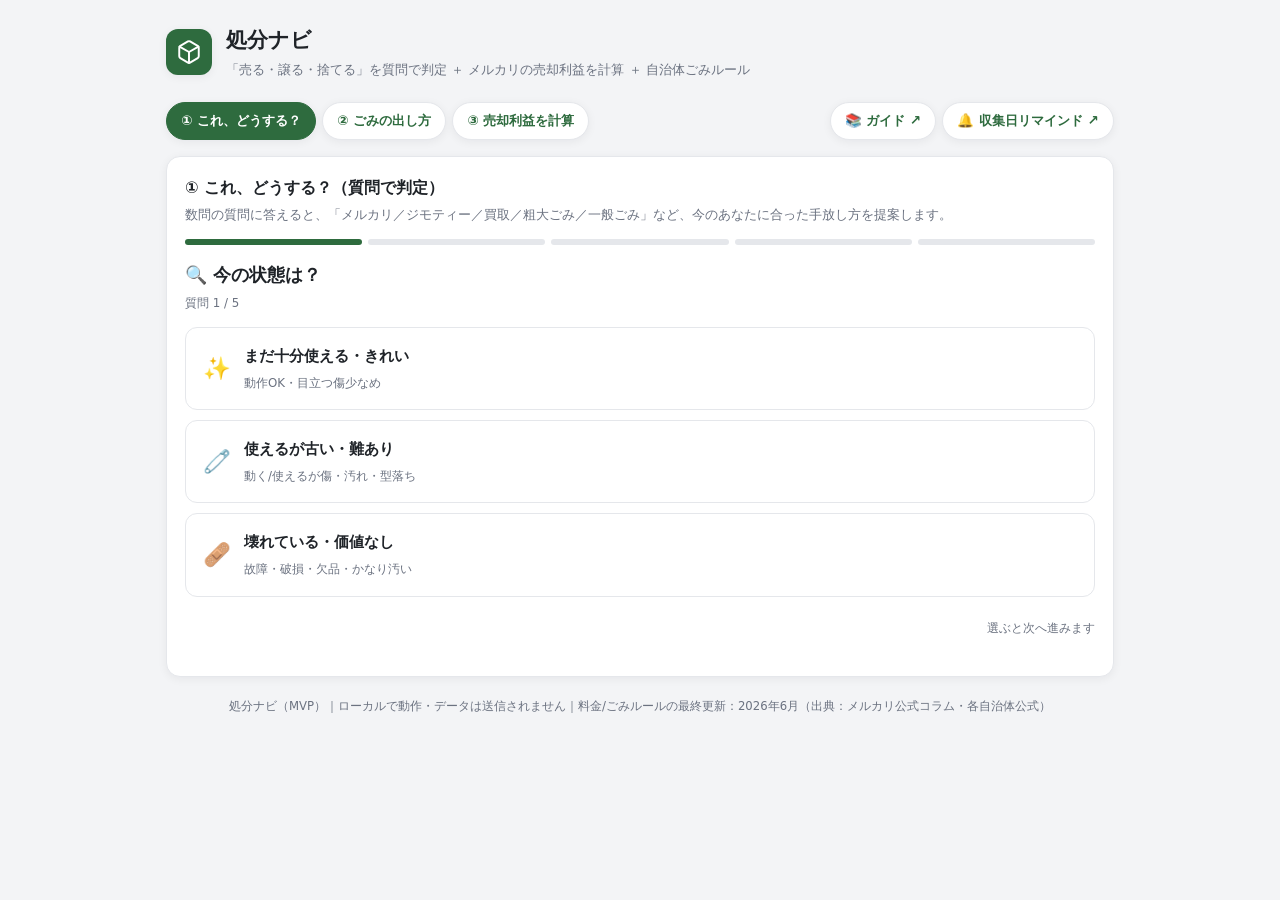
==== index.html @ bff16b2f "データ拡充: 渋谷区(PDF表)を追加し内蔵9区に（真のPDF専用区） - 渋谷区はCSV/XLSX非公開＝PDFのみ。公式「地域別収集日（曜日）一覧表」(表形式)を   pdfjsで座標解析（bui" ====
<!doctype html>
<html lang="ja">
<head>
<meta charset="utf-8">
<meta name="viewport" content="width=device-width, initial-scale=1">
<title>処分ナビ｜売る・譲る・捨てるを質問で判定（メルカリ送料負け＋自治体ごみルール）</title>
<meta name="description" content="フリマ出品前に送料負けを判定し、売る・譲る・捨てるを質問で案内。メルカリ送料計算＋東京23区・政令市20市のごみルール。ローカル動作・データ送信なし。">
<meta name="theme-color" content="#2e6b3e">
<meta property="og:type" content="website">
<meta property="og:title" content="処分ナビ｜売る・譲る・捨てるを質問で判定">
<meta property="og:description" content="メルカリ送料負け計算＋自治体ごみルール。質問に答えるだけで、今のあなたに合った手放し方を提案します。">
<meta property="og:url" content="https://ededdeddyw.github.io/soryo-make-tool/">
<meta property="og:image" content="https://ededdeddyw.github.io/soryo-make-tool/ogp.jpg">
<meta property="og:image:width" content="1200">
<meta property="og:image:height" content="630">
<meta name="twitter:card" content="summary_large_image">
<link rel="canonical" href="https://ededdeddyw.github.io/soryo-make-tool/">
<script type="application/ld+json">{"@context":"https://schema.org","@type":"WebApplication","name":"処分ナビ","url":"https://ededdeddyw.github.io/soryo-make-tool/","applicationCategory":"UtilitiesApplication","operatingSystem":"Web","description":"フリマ出品前に送料負けを判定し、売る・譲る・捨てるを質問で案内。メルカリ送料計算＋東京23区・政令市20市のごみルール。","offers":{"@type":"Offer","price":"0","priceCurrency":"JPY"}}</script>
<link rel="icon" href="data:image/svg+xml,%3Csvg%20xmlns='http://www.w3.org/2000/svg'%20viewBox='0%200%2024%2024'%20fill='none'%20stroke='%232e6b3e'%20stroke-width='2'%20stroke-linecap='round'%20stroke-linejoin='round'%3E%3Cpath%20d='M21%2016V8a2%202%200%200%200-1-1.73l-7-4a2%202%200%200%200-2%200l-7%204A2%202%200%200%200%203%208v8a2%202%200%200%200%201%201.73l7%204a2%202%200%200%200%202%200l7-4A2%202%200%200%200%2021%2016z'/%3E%3Cpath%20d='M3.27%206.96%2012%2012.01l8.73-5.05M12%2022.08V12'/%3E%3C/svg%3E">
<link rel="manifest" href="manifest.json">
<link rel="apple-touch-icon" href="icon-180.png">
<meta name="mobile-web-app-capable" content="yes">
<meta name="apple-mobile-web-app-capable" content="yes">
<meta name="apple-mobile-web-app-status-bar-style" content="default">
<meta name="apple-mobile-web-app-title" content="処分ナビ">
<script>if('serviceWorker' in navigator){addEventListener('load',function(){navigator.serviceWorker.register('sw.js').catch(function(){});});}</script>
<link rel="stylesheet" href="theme.css">
<style>
  /* デザイントークン・base(reset/body/a)は theme.css に集約。以下はこのページ固有のスタイル */
  .wrap{max-width:980px;margin:0 auto;padding:18px 16px 72px}
  header.hero{display:flex;align-items:center;gap:14px;flex-wrap:wrap;margin:6px 0 14px}
  .logo{width:46px;height:46px;border-radius:12px;background:var(--accent);display:grid;place-items:center;flex:0 0 auto;box-shadow:var(--shadow)}
  .logo svg{width:26px;height:26px}
  h1{font-size:1.3rem;margin:0}
  .sub{font-size:.82rem;color:var(--muted);margin:2px 0 0}

  nav.tabs{position:sticky;top:0;z-index:5;display:flex;gap:6px;background:var(--bg);padding:8px 0 10px;margin-bottom:6px;flex-wrap:wrap}
  nav.tabs a,nav.tabs .tab{font-size:.84rem;font-weight:700;text-decoration:none;color:var(--accent);background:#fff;
    border:1px solid var(--line);border-radius:999px;padding:7px 14px;box-shadow:var(--shadow);cursor:pointer;font-family:inherit}
  nav.tabs a:hover,nav.tabs .tab:hover{background:var(--accent-soft)}
  nav.tabs .tab.active{background:var(--accent);color:#fff;border-color:var(--accent)}
  /* 画面（ビュー）切替：1つだけ表示 */
  .view{display:none}
  .view.show{display:block}
  /* ② ごみの出し方フロー */
  .g-size{display:flex;flex-wrap:wrap;gap:7px;margin:4px 0 4px}
  .g-size button{font:inherit;font-size:.86rem;font-weight:700;border:1px solid var(--line);background:#fff;color:var(--ink);border-radius:10px;padding:9px 13px;cursor:pointer;transition:.12s}
  .g-size button:hover{border-color:var(--accent);background:var(--accent-soft)}
  .g-size button.on{background:var(--accent);color:#fff;border-color:var(--accent)}
  .g-verdict{margin-top:14px;border-radius:12px;padding:15px 16px;border:1px solid transparent}
  .g-verdict .vh{font-size:1.06rem;font-weight:800;margin:0 0 4px;display:flex;align-items:center;gap:8px}
  .g-verdict .vb{font-size:.86rem;margin:0}
  .g-ok{background:var(--ok-bg);border-color:#bfe3cd}.g-ok .vh{color:var(--ok)}
  .g-sodai{background:var(--warn-bg);border-color:#ecd9a8}.g-sodai .vh{color:var(--warn)}
  .g-ask{background:var(--blue-bg);border-color:#bcd6ef}.g-ask .vh{color:var(--blue)}
  .g-mats{display:flex;flex-wrap:wrap;gap:8px;margin:4px 0}
  .g-mat{display:flex;align-items:center;gap:9px;text-align:left;width:100%;font:inherit;border:1.5px solid var(--line);background:#fff;border-radius:11px;padding:12px 14px;cursor:pointer;color:var(--ink);transition:.12s}
  .g-mat:hover{border-color:var(--accent);background:var(--accent-soft)}
  .g-mat .em{font-size:1.3rem}
  .g-mat .mt{font-weight:700;font-size:.92rem}
  .g-mat .mh{font-size:.74rem;color:var(--muted)}
  .g-final{margin-top:12px;border:1px solid #bfe3cd;background:var(--ok-bg);border-radius:12px;padding:15px 16px}
  .g-final .ft{font-size:1.02rem;font-weight:800;margin:0 0 6px}
  .g-final ul{margin:6px 0 0;padding-left:18px;font-size:.86rem}
  .g-final li{margin:3px 0}
  .g-danger{background:var(--bad-bg);border-color:#f0c4bd}

  .card{background:var(--card);border:1px solid var(--line);border-radius:var(--radius);padding:18px;box-shadow:var(--shadow);margin-bottom:16px}
  .card h2{font-size:1rem;margin:0 0 4px}
  .card .lead{font-size:.82rem;color:var(--muted);margin:0 0 14px}

  /* wizard */
  .wz-progress{display:flex;gap:6px;margin:0 0 16px}
  .wz-progress i{height:6px;flex:1;border-radius:999px;background:var(--line);transition:.2s}
  .wz-progress i.on{background:var(--accent)}
  .wz-q{font-size:1.12rem;font-weight:800;margin:0 0 4px;display:flex;align-items:center;gap:8px}
  .wz-step{font-size:.74rem;color:var(--muted);margin:0 0 14px}
  .wz-opts{display:grid;gap:10px}
  .wz-opt{display:flex;align-items:center;gap:12px;width:100%;text-align:left;cursor:pointer;
    border:1.5px solid var(--line);background:#fff;border-radius:12px;padding:15px 16px;min-height:58px;font:inherit;color:var(--ink);transition:.15s}
  .wz-opt:hover{border-color:var(--accent);background:var(--accent-soft);transform:translateY(-1px)}
  .wz-opt .em{font-size:1.4rem;flex:0 0 auto;width:30px;text-align:center}
  .wz-opt .ot{font-weight:700;font-size:.96rem}
  .wz-opt .oh{font-size:.74rem;color:var(--muted)}
  .wz-bar{display:flex;justify-content:space-between;align-items:center;margin-top:16px}
  .btn{font:inherit;font-weight:700;cursor:pointer;border-radius:10px;padding:9px 16px;border:1px solid var(--line);background:#fff;color:var(--ink)}
  .btn.ghost{color:var(--muted)}
  .btn.primary{background:var(--accent);color:#fff;border-color:var(--accent)}
  .btn:hover{filter:brightness(.98)}
  .chips{display:flex;flex-wrap:wrap;gap:6px;margin:0 0 14px}
  .chip{font-size:.74rem;background:var(--accent-soft);color:var(--accent);border-radius:999px;padding:3px 10px;font-weight:700}

  /* recommendation */
  .rec-primary{display:flex;gap:14px;border-radius:14px;padding:18px;background:var(--ok-bg);border:1px solid #bfe3cd;margin-bottom:14px}
  .rec-primary .em{font-size:2.2rem;flex:0 0 auto}
  .rec-primary .rt{font-size:1.2rem;font-weight:800;margin:0;color:var(--ok)}
  .rec-primary .rb{font-size:.86rem;margin:3px 0 0}
  .rec-why{margin:8px 0 0;padding:0;list-style:none}
  .rec-why li{font-size:.84rem;padding:3px 0 3px 20px;position:relative}
  .rec-why li::before{content:"✓";position:absolute;left:0;color:var(--ok);font-weight:800}
  .rec-cta{margin-top:12px}
  .rec-others{margin-top:6px}
  .rec-others .ro{display:flex;gap:11px;align-items:flex-start;padding:11px 12px;border:1px solid var(--line);border-radius:11px;margin-top:9px}
  .rec-others .em{font-size:1.5rem;flex:0 0 auto;width:30px;text-align:center}
  .rec-others .rn{font-weight:700;font-size:.92rem}
  .rec-others .rd{font-size:.78rem;color:var(--muted)}
  .rec-others .rk{font-size:.74rem;color:var(--accent);font-weight:700;margin-top:2px}
  .rec-others a{color:var(--accent)}

  .callout{margin-top:12px;background:var(--blue-bg);border:1px solid #bcd6ef;border-radius:11px;padding:12px 14px;font-size:.84rem}
  .callout b{color:var(--blue)}

  /* gov module */
  label{display:block;font-size:.82rem;color:var(--muted);margin:12px 0 4px;font-weight:600}
  label:first-of-type{margin-top:0}
  select,input[type=text],input[type=number]{width:100%;padding:11px 12px;font-size:1rem;border:1px solid var(--line);border-radius:10px;background:#fff;color:var(--ink)}
  select:focus,input:focus{outline:none;border-color:var(--accent);box-shadow:0 0 0 3px var(--accent-soft)}
  .row2{display:grid;grid-template-columns:1fr 1fr;gap:10px}
  @media(max-width:560px){.row2{grid-template-columns:1fr}}
  .ward-pick{display:flex;flex-wrap:wrap;gap:6px;margin-top:8px}
  .ward-pick button{font-size:.78rem;border:1px solid var(--line);background:#fff;border-radius:8px;padding:5px 9px;cursor:pointer}
  .ward-pick button:hover{background:var(--accent-soft);border-color:var(--accent)}
  .gov-card{margin-top:14px;border:1px solid var(--line);border-radius:12px;padding:0;overflow:hidden}
  .gov-card .gh{background:var(--accent-soft);padding:10px 14px;font-weight:800;font-size:.95rem;color:var(--accent)}
  .gov-card .gb{padding:4px 14px 12px}
  .gov-row{display:flex;gap:10px;padding:10px 0;border-bottom:1px solid var(--line);font-size:.86rem}
  .gov-row:last-child{border-bottom:none}
  .gov-row .gk{flex:0 0 92px;color:var(--muted);font-weight:700;font-size:.8rem}
  .gov-row .gv{flex:1}
  .verified{font-size:.68rem;background:var(--ok-bg);color:var(--ok);border-radius:5px;padding:1px 6px;font-weight:700;margin-left:6px}
  .estim{font-size:.68rem;background:var(--warn-bg);color:var(--warn);border-radius:5px;padding:1px 6px;font-weight:700;margin-left:6px}

  /* calculator */
  .grid{display:grid;grid-template-columns:1fr 1fr;gap:16px}
  @media(max-width:760px){.grid{grid-template-columns:1fr}}
  .row3{display:grid;grid-template-columns:1fr 1fr 1fr;gap:8px}
  .unit{position:relative}
  .unit .u{position:absolute;right:11px;top:50%;transform:translateY(-50%);font-size:.78rem;color:var(--muted)}
  details.adv{margin-top:14px;border-top:1px dashed var(--line);padding-top:10px}
  details.adv summary{cursor:pointer;font-size:.82rem;color:var(--accent);font-weight:600;list-style:none}
  details.adv summary::-webkit-details-marker{display:none}
  details.adv summary::before{content:"＋ "}details.adv[open] summary::before{content:"－ "}
  .hint{font-weight:400;font-size:.74rem;color:var(--muted)}
  .presets{display:flex;flex-wrap:wrap;gap:7px;margin:2px 0 4px}
  .preset{font:inherit;font-size:.82rem;font-weight:700;cursor:pointer;border:1px solid var(--line);background:#fff;border-radius:12px;padding:8px 12px;color:var(--ink);transition:.15s;line-height:1.15;text-align:left}
  .preset:hover{border-color:var(--accent);background:var(--accent-soft);transform:translateY(-1px)}
  .preset .pm{font-size:.68rem;color:var(--muted);display:block;margin-top:3px;font-weight:400}
  .ship-pick{display:flex;align-items:center;gap:11px;background:var(--accent-soft);border:1px solid #bfe3cd;border-radius:12px;padding:11px 14px;margin-bottom:12px}
  .ship-pick .pe{font-size:1.5rem;flex:0 0 auto}
  .ship-pick .pl{font-size:.7rem;color:var(--muted);font-weight:700}
  .ship-pick .pn{font-size:1.02rem;font-weight:800;line-height:1.2}
  .ship-pick .pc{margin-left:auto;text-align:right;flex:0 0 auto}
  .ship-pick .pc b{font-size:1.05rem}
  .verdict{border-radius:var(--radius);padding:16px;display:flex;gap:13px;align-items:flex-start;margin-bottom:14px;border:1px solid transparent}
  .verdict .ico{width:38px;height:38px;border-radius:10px;display:grid;place-items:center;flex:0 0 auto;background:#fff}
  .verdict .ico svg{width:23px;height:23px}
  .verdict .vt{font-size:1.12rem;font-weight:800;margin:0}.verdict .vd{font-size:.83rem;margin:3px 0 0}
  .v-ok{background:var(--ok-bg);border-color:#bfe3cd}.v-ok .vt,.v-ok .ico svg{color:var(--ok)}
  .v-warn{background:var(--warn-bg);border-color:#ecd9a8}.v-warn .vt,.v-warn .ico svg{color:var(--warn)}
  .v-bad{background:var(--bad-bg);border-color:#f0c4bd}.v-bad .vt,.v-bad .ico svg{color:var(--bad)}
  .net-big{font-size:2rem;font-weight:800;line-height:1.1;margin:2px 0}
  .net-big.neg{color:var(--bad)}.net-big.pos{color:var(--ok)}
  .net-cap{font-size:.77rem;color:var(--muted)}
  table.bd{width:100%;border-collapse:collapse;font-size:.85rem;margin-top:4px}
  table.bd td{padding:7px 2px;border-bottom:1px solid var(--line)}
  table.bd td:last-child{text-align:right;font-variant-numeric:tabular-nums}
  table.bd tr.total td{border-bottom:none;font-weight:800;padding-top:10px}
  table.bd tr.minus td:last-child{color:var(--bad)}
  .actions .a{display:flex;gap:9px;align-items:flex-start;font-size:.84rem;padding:8px 0;border-bottom:1px solid var(--line)}
  .actions .a:last-child{border-bottom:none}
  .actions .a .n{flex:0 0 auto;width:20px;height:20px;border-radius:6px;background:var(--accent);color:#fff;font-size:.72rem;font-weight:700;display:grid;place-items:center;margin-top:2px}
  table.cmp-t{width:100%;border-collapse:collapse;font-size:.82rem;margin-top:6px}
  table.cmp-t th,table.cmp-t td{padding:9px 8px;text-align:left;border-bottom:1px solid var(--line)}
  table.cmp-t th{font-size:.73rem;color:var(--muted);background:#fafbfa}
  table.cmp-t td.num{text-align:right;font-variant-numeric:tabular-nums}
  table.cmp-t tr.best{background:var(--ok-bg)}
  table.cmp-t tr.ng td{color:#aab4ae}
  .tag{font-size:.68rem;padding:1px 6px;border-radius:5px;background:var(--accent-soft);color:var(--accent);font-weight:700;white-space:nowrap}
  .tag.ng{background:#f0f2f0;color:#9aa49d}
  .net-cell.neg{color:var(--bad);font-weight:700}.net-cell.pos{color:var(--ok);font-weight:700}
  .disc{font-size:.74rem;color:var(--muted);background:#fff;border:1px dashed var(--line);border-radius:10px;padding:11px 13px;margin-top:6px}
  .disc b{color:var(--ink)}
  footer{margin-top:20px;font-size:.73rem;color:var(--muted);text-align:center}
  a{color:var(--accent)}
</style>
</head>
<body>
<div class="wrap">
  <header class="hero">
    <div class="logo" aria-hidden="true">
      <svg viewBox="0 0 24 24" fill="none" stroke="#fff" stroke-width="1.8" stroke-linecap="round" stroke-linejoin="round">
        <path d="M21 16V8a2 2 0 0 0-1-1.73l-7-4a2 2 0 0 0-2 0l-7 4A2 2 0 0 0 3 8v8a2 2 0 0 0 1 1.73l7 4a2 2 0 0 0 2 0l7-4A2 2 0 0 0 21 16z"/>
        <path d="M3.27 6.96 12 12.01l8.73-5.05M12 22.08V12"/>
      </svg>
    </div>
    <div>
      <h1>処分ナビ</h1>
      <p class="sub">「売る・譲る・捨てる」を質問で判定 ＋ メルカリの売却利益を計算 ＋ 自治体ごみルール</p>
    </div>
  </header>

  <nav class="tabs">
    <button class="tab active" data-view="navi">① これ、どうする？</button>
    <button class="tab" data-view="gov">② ごみの出し方</button>
    <button class="tab" data-view="calc">③ 売却利益を計算</button>
    <a href="guide/" style="margin-left:auto">📚 ガイド ↗</a>
    <a href="reminder.html">🔔 収集日リマインド ↗</a>
  </nav>

  <!-- ① 処分ナビ（アキネーター式） -->
  <section class="card view show" id="nav-navi">
    <h2>① これ、どうする？（質問で判定）</h2>
    <p class="lead">数問の質問に答えると、「メルカリ／ジモティー／買取／粗大ごみ／一般ごみ」など、今のあなたに合った手放し方を提案します。</p>
    <div id="wizard"></div>
  </section>

  <!-- ② ごみの出し方（段階フロー） -->
  <section class="card view" id="nav-gov">
    <h2>② ごみの出し方</h2>
    <p class="lead">お住まいと大きさから「粗大ごみかどうか」をまず判定。詳しく知りたいときは素材を選ぶと、分別と収集日まで案内します。</p>
    <div class="row2">
      <div>
        <label>都道府県</label>
        <select id="pref"></select>
      </div>
      <div>
        <label>市区町村 <span class="hint">（直接入力も可）</span></label>
        <input type="text" id="city" placeholder="例：渋谷区 / 横浜市">
      </div>
    </div>
    <div id="wardPick" class="ward-pick" style="display:none"></div>
    <label style="margin-top:12px">いちばん長い辺の目安 <span class="hint">①で答えていれば自動で入ります</span></label>
    <div class="g-size" id="govSize"></div>
    <div id="govVerdict"></div>
    <div id="govDetail"></div>
    <div style="margin-top:12px"><button class="btn" id="govOpen">公式の出し方ページを開く ↗</button></div>
    <div class="disc" style="margin-top:14px">
      <b>大きさの基準・分別・収集日は自治体ごとに違い、改定されます。</b>最終的な分別・申込は必ず公式でご確認を。電池・スプレー缶・ライター・刃物・小型家電などは「危険ごみ・特別な出し方」が多いので要注意。マンション等は建物の集積所ルールに従ってください。
    </div>
  </section>

  <!-- ③ メルカリ送料計算 -->
  <section class="card view" id="nav-calc">
    <h2>③ メルカリ 売却利益の計算<span class="hint" style="font-weight:400">（売って手元にいくら残る？）</span></h2>
    <p class="lead">売価・サイズ・重さから、手数料・送料・梱包材を引いた「手残り」を計算し、最安の発送方法を自動で選びます。</p>
    <div class="grid">
      <div>
        <label>想定売価 <span class="hint">（いくらで売れそう？）</span></label>
        <div class="unit"><input type="number" id="price" value="1500" min="0" step="50"><span class="u">円</span></div>
        <label>サイズの目安から選ぶ <span class="hint">測らなくてOK・近いものをタップ</span></label>
        <div class="presets" id="presets"></div>
        <label>サイズを直接入れる <span class="hint">長さ・幅・厚さ（cm）／3辺合計は自動計算</span></label>
        <div class="row3">
          <div class="unit"><input type="number" id="d1" value="25" min="0" step="1" aria-label="長さ"><span class="u">cm</span></div>
          <div class="unit"><input type="number" id="d2" value="18" min="0" step="1" aria-label="幅"><span class="u">cm</span></div>
          <div class="unit"><input type="number" id="d3" value="3" min="0" step="0.5" aria-label="厚さ"><span class="u">cm</span></div>
        </div>
        <div class="hint" style="margin-top:4px">安い方法は<b>「厚さ」</b>と<b>「3辺合計」</b>の2つで決まります。とくにネコポス等は<b>厚さ3cm以下</b>。正方形・箱型は厚さで弾かれやすいので注意。</div>
        <label>重さ</label>
        <div class="unit"><input type="number" id="weight" value="300" min="0" step="50"><span class="u">g</span></div>
        <details class="adv">
          <summary>くわしい設定（梱包材費・手間・まとめ売り）</summary>
          <label>その他の梱包材費 <span class="hint">封筒・テープ・プチプチ等（専用箱代は自動計算）</span></label>
          <div class="unit"><input type="number" id="material" value="30" min="0" step="10"><span class="u">円</span></div>
          <div class="row2">
            <div><label>出品〜発送の手間</label><div class="unit"><input type="number" id="laborMin" value="15" min="0" step="5"><span class="u">分</span></div></div>
            <div><label>自分の時給</label><div class="unit"><input type="number" id="wage" value="1100" min="0" step="100"><span class="u">円</span></div></div>
          </div>
          <label>まとめ売り（1梱包の同梱点数）<span class="hint">送料を按分</span></label>
          <div class="unit"><input type="number" id="bundle" value="1" min="1" step="1"><span class="u">点</span></div>
        </details>
      </div>
      <div>
        <div id="shipPick"></div>
        <div id="verdict"></div>
        <div class="net-cap">1点あたりの手残り（売価 − 手数料 − 送料 − 梱包材）</div>
        <div class="net-big" id="netBig">—</div>
        <div class="net-cap" id="netSub"></div>
        <table class="bd" id="breakdown"></table>
        <div class="actions" id="nextActions"></div>
      </div>
    </div>

    <h3 style="font-size:.92rem;margin:18px 0 0">発送方法の比較（このサイズ・重さで使える方法）</h3>
    <table class="cmp-t">
      <thead><tr><th>発送方法</th><th>サービス</th><th class="num">送料+資材</th><th class="num">手残り</th><th>判定</th></tr></thead>
      <tbody id="cmpBody"></tbody>
    </table>
    <div class="disc" style="margin-top:14px">
      <b>料金は変わります。</b> 送料・手数料は「2026年6月時点の目安」（販売手数料10%・全国一律）。実際は <a href="https://jp-news.mercari.com/contents/1882" target="_blank" rel="noopener">メルカリ公式の料金一覧</a> をご確認ください。サイズ判定は入力寸法からの<b>推定</b>で、専用箱・封筒に収まるかは現物確認を（数mmの差で規格外になる場合あり）。
    </div>
  </section>

  <footer>処分ナビ（MVP）｜ローカルで動作・データは送信されません｜料金/ごみルールの最終更新：2026年6月（出典：メルカリ公式コラム・各自治体公式）</footer>
</div>

<script>
/* ============================ 共通 ============================ */
const $ = id => document.getElementById(id);
const yen = n => (n<0?'−':'') + '¥' + Math.abs(Math.round(n)).toLocaleString('ja-JP');

/* ============================ ① 処分ナビ（ウィザード）============================ */
const QS = [
  {id:'cond', q:'今の状態は？', icon:'🔍', opts:[
    {v:'good',  em:'✨', label:'まだ十分使える・きれい', hint:'動作OK・目立つ傷少なめ'},
    {v:'old',   em:'🧷', label:'使えるが古い・難あり', hint:'動く/使えるが傷・汚れ・型落ち'},
    {v:'broken',em:'🩹', label:'壊れている・価値なし', hint:'故障・破損・欠品・かなり汚い'},
  ]},
  {id:'size', q:'いちばん長い辺は、どれくらい？', icon:'📏', note:'※「いちばん長い1辺」の長さです（3辺の合計ではありません）。送料はあとで厚さ・3辺合計も見て計算します。', opts:[
    {v:'small', em:'📩', label:'手のひら〜30cm未満', hint:'本・服・小型雑貨・化粧品など'},
    {v:'mid',   em:'📦', label:'30〜50cmくらい', hint:'電子レンジ・炊飯器・スツールなど'},
    {v:'large', em:'🛋️', label:'50cm以上（大きい）', hint:'いす・本棚・布団・大型家電など'},
  ]},
  {id:'price', q:'売れそうな値段は？（相場）', icon:'💴', skip:s=>s.cond==='broken', opts:[
    {v:'high',        em:'💎', label:'高い（2,000円〜・ブランド/人気）', hint:'高く売れそう'},
    {v:'mid',         em:'💵', label:'そこそこ（500〜2,000円）', hint:'メルカリ向きの価格帯'},
    {v:'low',         em:'🪙', label:'安い（〜500円くらい）', hint:'送料負けしやすい'},
    {v:'unsure_high', em:'❓', label:'わからない（でも高そう）', hint:'ブランド・家電・きれいめ'},
    {v:'unsure_low',  em:'🔍', label:'わからない（たぶん高くない）', hint:'ノーブランド・量産品'},
  ]},
  {id:'urgent', q:'どれくらい急ぎ？', icon:'⏱️', skip:s=>s.cond==='broken', opts:[
    {v:'yes', em:'🏃', label:'すぐ手放したい', hint:'引っ越し・片付け中など'},
    {v:'no',  em:'🛏️', label:'時間をかけてOK', hint:'高く売れるまで待てる'},
  ]},
  {id:'carry', q:'自分で運べる？', icon:'🚗', opts:[
    {v:'yes', em:'💪', label:'運べる（車あり/持てる）', hint:'店舗持込・粗大ごみ出しOK'},
    {v:'no',  em:'🙅', label:'運べない', hint:'出張・回収を使いたい'},
  ]},
];

const CH = {
  mercari:     {em:'📦', name:'メルカリで売る',           blurb:'全国の買い手に。送料・手数料を引いた手残りが鍵。'},
  jmty:        {em:'🤝', name:'ジモティーで譲る/売る',     blurb:'地元で手渡し。送料0・大型もそのまま渡せる。0円もOK。'},
  kaitori:     {em:'💰', name:'買取に出す',               blurb:'ブランド・家電・大型は宅配/出張買取が早い。'},
  recycle_shop:{em:'🏪', name:'リサイクルショップへ持込',  blurb:'運べるなら即現金化。値段は安めになりがち。'},
  matome:      {em:'🧺', name:'まとめ売りにする',         blurb:'単体だと送料負け→似た物をまとめて1梱包に。'},
  sodai:       {em:'🛋️', name:'粗大ごみに出す',          blurb:'30cm以上は多くの自治体で粗大ごみ。申込・有料。'},
  ippan:       {em:'🗑️', name:'一般ごみで処分',          blurb:'小さく価値がなければ分別して処分。'},
  gyosha:      {em:'🚚', name:'不用品回収を呼ぶ',         blurb:'運び出し不要・まとめて引取（有料）。急ぎ/運べない時。'},
};

/* 外部リンク／収益導線（アフィリエイト差し替えポイント）
   ─ ここのURLを各ASP（A8.net・もしも 等）の広告URLに差し替えるだけで、
     画面内の該当リンクすべてに反映されます。
   ─ 空文字 '' のままなら、その場で「Googleで探す」検索リンクを自動生成します。 */
const LINKS = {
  jmty:        'https://jmty.jp/',   // ジモティー（提携リンクに差し替え可）
  kaitori:     '',                   // 宅配/出張買取（空→検索: 宅配買取 出張買取 比較）
  recycle_shop:'',                   // リサイクルショップ（空→検索: リサイクルショップ 買取 近く）
  gyosha:      '',                   // 不用品回収（空→検索: 不用品回収 見積もり 比較）
};
const searchUrl = q => 'https://www.google.com/search?q='+encodeURIComponent(q);
const linkFor = (k, q) => LINKS[k] || searchUrl(q);

let answers = {}, step = 0;
function activeQs(){ return QS.filter(q=> !(q.skip && q.skip(answers))); }

function renderWizard(){
  const list = activeQs();
  const w = $('wizard');
  if(step >= list.length){ renderResult(); return; }
  const q = list[step];
  const dots = list.map((_,i)=>`<i class="${i<=step?'on':''}"></i>`).join('');
  const opts = q.opts.map(o=>`
    <button class="wz-opt" data-v="${o.v}">
      <span class="em">${o.em}</span>
      <span><span class="ot">${o.label}</span><br><span class="oh">${o.hint||''}</span></span>
    </button>`).join('');
  w.innerHTML = `
    <div class="wz-progress">${dots}</div>
    <p class="wz-q">${q.icon} ${q.q}</p>
    <p class="wz-step">質問 ${step+1} / ${list.length}</p>
    ${q.note?`<p class="wz-step" style="margin:-8px 0 12px;color:var(--accent)">${q.note}</p>`:''}
    <div class="wz-opts">${opts}</div>
    <div class="wz-bar">
      <button class="btn ghost" id="wzBack" ${step===0?'disabled style="visibility:hidden"':''}>← もどる</button>
      <span class="wz-step">選ぶと次へ進みます</span>
    </div>`;
  w.querySelectorAll('.wz-opt').forEach(b=> b.onclick=()=>{ answers[q.id]=b.dataset.v; step++; renderWizard(); });
  const back=$('wzBack'); if(back) back.onclick=()=>{ step=Math.max(0,step-1); renderWizard(); };
}

function recommend(s){
  const bulky = s.size!=='small';            // 30cm以上＝粗大ごみ目安
  const large = s.size==='large';
  const carry = s.carry==='yes';
  const urgent = s.urgent==='yes';
  const sc={}, why={};
  for(const k in CH){ sc[k]=0; why[k]=[]; }
  const add=(k,p,r)=>{ sc[k]+=p; if(r) why[k].push(r); };

  if(s.cond==='broken'){
    if(bulky){ add('sodai',6,'30cm以上で価値がつきにくい→粗大ごみが基本'); }
    else { add('ippan',6,'小さく価値がつきにくい→分別して一般ごみへ'); }
    add('jmty',3,'壊れていても「0円・部品取り」で欲しい人がいることも（送料0の手渡し）');
    add('gyosha', (bulky&&!carry)?4:1, '運び出し不要でまとめて引取（有料）');
    if(large&&!carry) add('kaitori',1,'動く大型家電なら出張買取の可能性も');
  } else {
    // 価値の評価
    if(s.price==='high' || s.price==='unsure_high'){
      // 高い／わからないけど高そう → 価値を確定して高く売る（査定 or 相場）。ジモティーは案内しない
      add('kaitori',5, s.price==='high' ? '高く売れそう→ブランド/家電は買取が早くて確実' : '高そうなら、まず査定で価値を確定（ブランド/家電は買取が確実）');
      add('mercari', bulky?4:6,'高く売れる可能性→メルカリで相場を見て高値を狙う');
    } else if(s.price==='mid'){
      add('mercari', bulky?2:6,'相場的にメルカリ向き（小物は手残りが出やすい）');
      add('jmty', bulky?5:3,'手渡しなら送料0。大型でもそのまま渡せる');
    } else if(s.price==='low'){
      add('jmty',5,'送料を引くと赤字になりやすい→手渡しで0〜数百円');
      add('matome', bulky?1:4,'単体では送料負け→似た物をまとめて1梱包で');
      add('mercari', bulky?0:2,'出すなら送料負けに注意（計算で確認）');
    } else { // unsure_low（わからない＝たぶん高くない）→ まずメルカリ/査定で価値を確かめる。ジモティーは案内しない
      add('mercari', bulky?3:5,'まずメルカリに出して相場を見る（売れれば値段もわかる）');
      add('matome', bulky?1:3,'安いと分かったら、似た物とまとめて送料を分ける手も');
      add('kaitori',1,'念のため査定すれば、おおよその価値がわかる');
    }
    // 良品・急がないは「自分で売って高く」の価値が高い（ただし安すぎる物は送料負けするので除外）
    if(s.price!=='low'){
      if(s.cond==='good') add('mercari',2,'状態が良い→きれいな写真で高く売れやすい');
      if(s.urgent==='no') add('mercari',2,'急がない→売れるまで待てて高値を狙える');
    }
    // 大きさの影響
    if(bulky){
      add('jmty',2,'大型は送料が高く、手渡し(ジモティー)が有利');
      add('kaitori', large?2:1,'大型は出張買取という手も');
      add('recycle_shop', carry?2:0,'運べるならリサイクルショップ持込で即現金');
      add('mercari',-1,'大型は送料が高め（ただし梱包・発送たのメル便で集荷・梱包は代行可）');
    } else {
      add('mercari',2);
      add('recycle_shop', carry?1:0);
    }
  }
  // 共通の修飾
  if(urgent){
    add('jmty',3,'急ぎなら無料即引き取りが早い');
    add('gyosha',2,'急ぎは回収業者(有料)で即日対応も');
    add('recycle_shop', carry?2:0,'持ち込めばその場で現金化');
    add('mercari',-2,'メルカリは売れるまで時間がかかる');
  }
  if(s.carry==='no'){
    add('recycle_shop',-4);
    add('sodai',-1,'※粗大ごみは収集でも集積所/玄関前までの運び出しは自分で');
    add('kaitori', large?2:0,'運べないなら出張買取');
    add('gyosha',2,'運べないなら自宅まで回収に来てもらう');
    add('jmty',1,'「取りに来てくれる」引取希望者を選べる');
    if(s.cond!=='broken' && s.price!=='low') add('mercari',1,'運べなくても梱包・発送たのメル便でヤマトが集荷・梱包・発送を代行');
  }

  const ranked = Object.keys(CH).map(k=>({k, s:sc[k], why:[...new Set(why[k])]}))
    .filter(x=>x.s>0).sort((a,b)=> b.s-a.s);
  const primary = ranked[0] || {k: bulky?'sodai':'ippan', s:1, why:['価値がつきにくい場合は処分を検討']};
  const others = ranked.slice(1,4);
  const keys = [primary.k, ...others.map(o=>o.k)];
  const govType = keys.includes('sodai') ? '粗大' : keys.includes('ippan') ? '一般'
                : (bulky && s.cond==='broken' ? '粗大' : null);
  return {primary, others, govType, bulky};
}

function ctaFor(k){
  switch(k){
    case 'mercari': return {label:'売却利益（手残り）を計算する →', act:'calc'};
    case 'matome':  return {label:'まとめ売り前提で計算する →', act:'calc'};
    case 'sodai':   return {label:'自治体の粗大ごみルールを見る ↓', act:'gov'};
    case 'ippan':   return {label:'自治体の分別ルールを見る ↓', act:'gov'};
    case 'jmty':    return {label:'ジモティーを開く ↗', href:linkFor('jmty','')};
    case 'kaitori': return {label:'宅配/出張買取を探す ↗', href:linkFor('kaitori','宅配買取 出張買取 比較')};
    case 'recycle_shop': return {label:'近くのリサイクルショップを探す ↗', href:linkFor('recycle_shop','リサイクルショップ 買取 近く')};
    case 'gyosha':  return {label:'不用品回収業者を探す ↗', href:linkFor('gyosha','不用品回収 見積もり 比較')};
    default: return null;
  }
}

function renderResult(){
  const r = recommend(answers);
  const p = r.primary, P = CH[p.k];
  const chips = activeQs().map(q=>{ const o=q.opts.find(x=>x.v===answers[q.id]); return o?`<span class="chip">${o.em} ${o.label}</span>`:''; }).join('');
  const cta = ctaFor(p.k);
  const ctaBtn = cta ? `<div class="rec-cta"><button class="btn primary" data-cta="${cta.act||''}" ${cta.href?`data-href="${cta.href}"`:''}>${cta.label}</button></div>` : '';
  const whyLis = p.why.slice(0,3).map(x=>`<li>${x}</li>`).join('');

  const others = r.others.map(o=>{
    const C=CH[o.k], c=ctaFor(o.k);
    const link = c ? (c.href?`<a href="${c.href}" target="_blank" rel="noopener">${c.label}</a>`:`<a href="#" data-cta="${c.act}">${c.label}</a>`) : '';
    return `<div class="ro"><span class="em">${C.em}</span><div><div class="rn">${C.name}</div><div class="rd">${C.blurb}</div><div class="rk">${link}${o.why[0]?'　'+o.why[0]:''}</div></div></div>`;
  }).join('');

  const gov = r.govType ? `<div class="callout">🗑️ <b>${r.govType==='粗大'?'粗大ごみ／処分':'一般ごみ／処分'}</b>を選ぶなら、お住まいの自治体のルール確認が必要です。<a href="#" data-cta="gov">② 自治体のごみルールへ</a>（東京23区は基準・手数料も表示）。<br><a href="reminder.html">🔔 収集日リマインドを設定して出し忘れを防ぐ →</a></div>` : '';

  $('wizard').innerHTML = `
    <div class="chips">${chips}</div>
    <div class="rec-primary">
      <span class="em">${P.em}</span>
      <div>
        <p class="rt">おすすめ：${P.name}</p>
        <p class="rb">${P.blurb}</p>
        <ul class="rec-why">${whyLis}</ul>
        ${ctaBtn}
      </div>
    </div>
    ${others?`<div class="rec-others"><div class="net-cap" style="font-weight:700;margin-bottom:2px">ほかの選択肢</div>${others}</div>`:''}
    ${gov}
    <div class="wz-bar"><button class="btn ghost" id="wzRestart">↻ 最初からやり直す</button><span class="wz-step">※ 売れ行き・最終的な損益を保証するものではありません</span></div>`;

  $('wzRestart').onclick=()=>{ answers={}; step=0; renderWizard(); };
  $('wizard').querySelectorAll('[data-cta]').forEach(el=>{
    el.addEventListener('click',e=>{
      const act=el.getAttribute('data-cta'), href=el.getAttribute('data-href');
      if(href){ e.preventDefault(); window.open(href,'_blank','noopener'); return; }
      e.preventDefault();
      if(act==='calc') gotoCalc();
      else if(act==='gov') gotoGov();
    });
  });
}

// ビュー切替（①②③を1つずつ表示）
function showView(name){
  document.querySelectorAll('.view').forEach(v=> v.classList.toggle('show', v.id==='nav-'+name));
  document.querySelectorAll('nav.tabs .tab').forEach(b=> b.classList.toggle('active', b.dataset.view===name));
  if(name==='gov'){ if(!govSize && answers.size) govSize=answers.size; renderGov(); }  // ①の大きさを引き継ぐ
  window.scrollTo({top:0,behavior:'smooth'});
}
function gotoCalc(){
  // ウィザードの回答から計算機をざっくり初期化
  const sizeMap={small:[22,16,3,300], mid:[40,30,12,1500], large:[70,45,35,6000]};
  const priceMap={low:600, mid:1500, high:3500, unsure_high:3000, unsure_low:1000};
  const sz=sizeMap[answers.size];
  if(sz){ $('d1').value=sz[0]; $('d2').value=sz[1]; $('d3').value=sz[2]; $('weight').value=sz[3]; }
  if(answers.price && priceMap[answers.price]) $('price').value=priceMap[answers.price];
  calc();
  showView('calc');
}
function gotoGov(){
  if(answers.size) govSize=answers.size;   // ①の大きさを引き継ぐ（結果リンク経由）
  govMat=null;
  showView('gov');
}

/* ============================ ② 自治体ごみルール ============================ */
const PREFS=['北海道','青森県','岩手県','宮城県','秋田県','山形県','福島県','茨城県','栃木県','群馬県','埼玉県','千葉県','東京都','神奈川県','新潟県','富山県','石川県','福井県','山梨県','長野県','岐阜県','静岡県','愛知県','三重県','滋賀県','京都府','大阪府','兵庫県','奈良県','和歌山県','鳥取県','島根県','岡山県','広島県','山口県','徳島県','香川県','愛媛県','高知県','福岡県','佐賀県','長崎県','熊本県','大分県','宮崎県','鹿児島県','沖縄県'];
const TOKYO_WARDS=['千代田区','中央区','港区','新宿区','文京区','台東区','墨田区','江東区','品川区','目黒区','大田区','世田谷区','渋谷区','中野区','杉並区','豊島区','北区','荒川区','板橋区','練馬区','足立区','葛飾区','江戸川区'];

// 東京23区共通ルール（出典：各区公式・東京二十三区清掃一部事務組合）
const TOKYO23 = {
  sodaiCm:30,
  basis:'一辺(最長辺)がおおむね30cm以上の家具・家電・寝具など',
  apply:'申込制。粗大ごみ受付センター（インターネット or 電話）へ事前申込み',
  ticket:'有料。コンビニ等で「粗大ごみ処理券（シール）」を購入し、品目分を貼って収集日に出す',
  fee:'品目別で有料。おおむね400円〜2,800円程度（大型家具・家電は数千円のことも）。金額は受付時に確定',
};

// 主要都市（政令指定都市）の粗大ごみルール（出典：各市公式・2026年6月確認）
// conf: high=全項目公式確認 / medium=一部要確認 / low=公式に数値記載なく要確認
const CITY_RULES = {
  '札幌市':{name:'札幌市', alias:'札幌市は「大型ごみ」', conf:'high',
    basis:'「指定ごみ袋に入らない大きさのもの」（重量100kg超・長さ2m超・体積2㎥超は収集対象外）。サイズcm基準ではなく袋基準。',
    apply:'申込制。大型ごみ収集センター 011-281-8153（9:00〜16:30）／インターネット受付（24時間）',
    fee:'品目別 200円〜1,800円程度',
    ticket:'「大型ごみ処理手数料シール」を取扱店で購入し貼付。ネット申込ならクレカ・PayPay等の電子決済も可',
    url:'https://www.city.sapporo.jp/seiso/gomi/oogatagomi.html'},
  '仙台市':{name:'仙台市', conf:'high',
    basis:'最も長い部分がおおむね30cmを超え、重さ100kg以下の耐久消費財など',
    apply:'申込制。粗大ごみ受付センター 022-716-5301／インターネット受付あり',
    fee:'品目・大きさ別 400／800／1,200／1,600円（マットレス3,000円 等）',
    ticket:'「手数料納付券」をコンビニ等で購入し、受付番号を記入して貼付',
    url:'https://www.city.sendai.jp/haiki-kanri/kurashi/machi/genryo/gomi/wakekata/sodaigomi.html'},
  'さいたま市':{name:'さいたま市', conf:'high',
    basis:'一辺の長さ又は直径が90cm以上2m未満のもの（90cm未満は通常ごみ扱い）',
    apply:'予約制（収集日の3営業日前まで・1回4個まで）。受付センター 048-878-0053／インターネット受付',
    fee:'通常1品550円（特定処理困難物は1,100〜2,200円）',
    ticket:'「粗大ごみ等処理手数料納付券」を取扱店・区役所等で購入し1品ずつ貼付',
    url:'https://www.city.saitama.lg.jp/001/006/010/003/p072165.html'},
  '千葉市':{name:'千葉市', conf:'high',
    basis:'指定ごみ袋に入れて口が結べない／袋からはみ出すもの（袋基準）',
    apply:'申込制。粗大ごみ受付センター 043-302-5374／インターネット・LINE受付',
    fee:'品目別 1枚390円単位（390／780／1,170／1,560円）。電子決済も可',
    ticket:'「粗大ごみ処理手数料納付券」を取扱店等で購入し必要枚数を貼付',
    url:'https://www.city.chiba.jp/kankyo/junkan/shushugyomu/sodaigomi.html'},
  '新潟市':{name:'新潟市', conf:'medium',
    basis:'指定袋（燃やす/燃やさない）に入らない大きいもの（大人2人で持てるもの）。公式にcm基準の記載なし',
    apply:'申込制。粗大ごみ受付センター 025-290-5353／ネット・LINE・チャット受付（24時間）',
    fee:'品目別。処理券は100／200／300／500円の4種',
    ticket:'「粗大ごみ処理券」を小売店・区役所等で購入し品物ごとに貼付',
    url:'https://www.city.niigata.lg.jp/kurashi/gomi/gomishigen/gomidasi/niigata/discard.html'},
  '横浜市':{name:'横浜市', conf:'high',
    basis:'金属製品は「最も長い辺が30cm以上」、それ以外（プラ・木製等）は「最も長い辺が50cm以上」',
    apply:'申込制。粗大ごみ受付センター 0570-200-530／045-330-3953／インターネット・LINE受付',
    fee:'有料・品目別（金額は申込時に案内）',
    ticket:'「粗大ごみ収集シール」を金融機関・郵便局・コンビニ等で購入し貼付（ネット/LINE申込は電子決済可）',
    url:'https://www.city.yokohama.lg.jp/kurashi/sumai-kurashi/gomi-recycle/gomi/shushu/sodai.html'},
  '川崎市':{name:'川崎市', conf:'high',
    basis:'最長辺がおおむね30cm以上のもの（2m以上は処理困難物で対象外）',
    apply:'申込制。粗大ごみ受付センター 0570-044-530／044-930-5300／インターネット24時間受付',
    fee:'品目別・4段階。300／600／1,200円が中心（概ね300〜1,200円）',
    ticket:'「川崎市粗大ごみ処理券」（100／300／600円券）をコンビニ等で購入',
    url:'https://www.city.kawasaki.jp/300/page/0000012773.html'},
  '相模原市':{name:'相模原市', conf:'high',
    basis:'電化製品は「最も長い辺が30cm以上」、それ以外は「最も長い辺が50cm以上」',
    apply:'申込制（戸別収集 or 直接搬入）。粗大ごみ受付センター 042-774-9933／インターネット申込',
    fee:'戸別は品目別の手数料。直接搬入は10kgあたり190円',
    ticket:'「粗大ごみ処理券」を取扱店で購入（申込時に枚数・購入場所を案内）',
    url:'https://www.city.sagamihara.kanagawa.jp/kurashi/1026489/recycle/1026493/katei/1008322.html'},
  '静岡市':{name:'静岡市', conf:'low',
    basis:'公式ページにcm基準の明記なし（要確認）',
    apply:'申込制（地域で集積所/戸別が異なる）。不燃・粗大ごみ受付センター 0120-532-471／インターネット受付（再申込者）',
    fee:'公式の当該ページに金額の明記なし（要確認）',
    ticket:'公式の当該ページに記載なし（要確認）',
    url:'https://www.city.shizuoka.lg.jp/gomi/s000679.html'},
  '浜松市':{name:'浜松市', alias:'浜松市は「連絡ごみ」', conf:'high',
    basis:'長さ60cm以上のもの（60cm未満に分解できれば通常ごみ）',
    apply:'申込制。連絡ごみ受付センター 053-453-2288／インターネット・LINE（24時間）',
    fee:'品目別 1枚310円単位（310／620／930／1,240円 等）',
    ticket:'「連絡ごみ処理手数料納付済証」（1枚310円）をコンビニ・公共施設で購入し貼付',
    url:'https://www.city.hamamatsu.shizuoka.jp/ippai/gomi/dashikata/dashikata/dashikata.html'},
  '名古屋市':{name:'名古屋市', conf:'high',
    basis:'30cm角を超えるもの（最大辺が30cm超）',
    apply:'申込制。粗大ごみ受付センター 0120-758-530（平日9〜17時）／インターネット24時間（キャッシュレス可）',
    fee:'定額 250／500／1,000／1,500円',
    ticket:'「手数料納付券」（250円券・500円券）をコンビニ・指定販売店等で購入',
    url:'https://www.city.nagoya.jp/kurashi/category/5-6-20-0-0-0-0-0-0-0.html'},
  '京都市':{name:'京都市', alias:'京都市は「大型ごみ」', conf:'medium',
    basis:'公式にサイズ基準の明記なし（品目一覧表で判定）',
    apply:'申込制。大型ごみ受付センター 0120-100-530（毎日8:30〜16:30）／インターネット（24時間）',
    fee:'品目・大きさ別 400円〜2,400円',
    ticket:'「粗大ごみ処理手数料券」（400円券）を必要額分組み合わせて貼付。コンビニ・区役所等で購入',
    url:'https://www.city.kyoto.lg.jp/kankyo/page/0000001317.html'},
  '大阪市':{name:'大阪市', conf:'high',
    basis:'最大の辺または径が30cmを超えるもの（棒状は1m超）',
    apply:'申込制。粗大ごみ収集受付センター 0120-79-0053／06-6530-1530／ネット・チャット・FAX・はがき',
    fee:'1点定額。手数料券 200／400／700／1,000円の4種',
    ticket:'「粗大ごみ処理手数料券（シール）」を販売店で購入（ネット申込はキャッシュレス可）',
    url:'https://www.city.osaka.lg.jp/kankyo/page/0000369355.html'},
  '堺市':{name:'堺市', conf:'high',
    basis:'最大辺又は径がおおむね30cmを超える耐久消費財等（30cm以下は不燃小物＝無料）',
    apply:'申込制。受付センター 0120-00-8400／06-6485-5048／インターネット（24時間・キャッシュレス可）',
    fee:'1点定額 400〜2,000円（400円刻み5段階）',
    ticket:'「粗大ごみ処理券」を指定取扱所で購入',
    url:'https://www.city.sakai.lg.jp/kurashi/gomi/gomi_recy/bunbetsu/shigen/sodaigomi/index.html'},
  '神戸市':{name:'神戸市', alias:'神戸市は「大型ごみ」', conf:'medium',
    basis:'45Lの指定袋に入らない大きさ、または入っても単品5kg超のもの（袋・重量基準。70kg超/2.5㎥超は対象外）',
    apply:'申込制。大型ごみ受付センター 078-392-7953／インターネット（24時間・キャッシュレス可）。1回5点まで',
    fee:'品目別 300〜3,000円',
    ticket:'「大型ごみシール券（処理手数料納付券）」をコンビニ等で購入',
    url:'https://www.city.kobe.lg.jp/a04164/kurashi/recycle/gomi/dashikata/bunbetsukubun/hinmokugoto/ogatagomi/index.html'},
  '岡山市':{name:'岡山市', conf:'high',
    basis:'20Lの有料指定ごみ袋に入りきらないもの（1点 重さ100kg未満・長さ1.8m未満）。施設へ直接持込は無料',
    apply:'申込制。粗大ごみ受付センター 086-227-5300／FAX／インターネット受付（24時間）',
    fee:'戸別収集は処理券 200／500／1,000／1,500円。直接持込は無料',
    ticket:'「粗大ごみ処理券」をコンビニ等の指定取扱店で購入（払戻・交換不可）',
    url:'https://www.city.okayama.jp/kurashi/0000005008.html'},
  '広島市':{name:'広島市', alias:'広島市は「大型ごみ」', conf:'high',
    basis:'最長辺または最大径が30cm以上（棒・板状は最長辺1m以上）。家電リサイクル法対象機器は大きさ問わず対象',
    apply:'予約制。大型ごみ受付センター 0570-082530／082-544-5300／インターネット・チャット（24時間）',
    fee:'品目別 概ね250〜3,000円（家電リサイクル対象は別途料金）',
    ticket:'「納付券（シール）」を市内販売所で購入',
    url:'https://www.city.hiroshima.lg.jp/living/gomi-kankyo/1021277/1003072/1026095/1026097/1003172.html'},
  '北九州市':{name:'北九州市', conf:'high',
    basis:'指定袋（45L）に入らない大きさのもの、または粗大ごみとして定められたもの',
    apply:'申込制。粗大ごみ受付センター 093-513-3005（月〜土9〜17時）／インターネット（24時間。ネット3日前・電話前日まで）',
    fee:'品目別・4段階 300／500／700／1,000円',
    ticket:'「粗大ごみ納付券」を指定袋取扱店で購入',
    url:'https://www.city.kitakyushu.lg.jp/contents/924_10259.html'},
  '福岡市':{name:'福岡市', conf:'high',
    basis:'指定袋に入らない大きさ・重さのもの（袋・重量基準）',
    apply:'申込制（収集日の2日前まで・1回10個まで）。粗大ごみ受付センター 092-731-1153／インターネット・LINE（24時間）',
    fee:'大きさ・重さ別。処理券 300／500／1,000円（LINE受付はクレカ・PayPay可）',
    ticket:'「粗大ごみ処理券」をコンビニ等で購入',
    url:'https://kateigomi-bunbetsu.city.fukuoka.lg.jp/rule/coarseDust'},
  '熊本市':{name:'熊本市', alias:'熊本市は「大型ごみ」', conf:'high',
    basis:'指定袋（大袋）に入れて口を結べない大きさのもの',
    apply:'電話申込制。ごみゼロコール 0570-00-5374（月〜土8:30〜17:00）。インターネット受付は公式に明記なし',
    fee:'品目別 500円または900円',
    ticket:'「大型ごみ処理シール」をコンビニ等で購入し受付番号を記入して貼付',
    url:'https://www.city.kumamoto.jp/kankyo/kiji003552/index.html'},
};
// 粗大ごみの大きさ閾値(cm)。袋基準・cm非記載の市は null（＝大きさで断定しない）。出典は各市公式の basis に対応。
const SODAI_CM={仙台市:30,さいたま市:90,横浜市:30,川崎市:30,相模原市:30,浜松市:60,名古屋市:30,大阪市:30,堺市:30,広島市:30,
  札幌市:null,千葉市:null,新潟市:null,静岡市:null,京都市:null,神戸市:null,岡山市:null,北九州市:null,福岡市:null,熊本市:null};
for(const k in CITY_RULES){ CITY_RULES[k].sodaiCm = (k in SODAI_CM)?SODAI_CM[k]:null; }
// 収集日データ（data/gomi/*.json）がある区 → 最終結論で実際の曜日を出せる
const WARD_GOMI_CODE={品川区:'13109', 港区:'13103', 文京区:'13105', 江東区:'13108', 中央区:'13102', 中野区:'13114', 台東区:'13106', 大田区:'13111', 渋谷区:'13113'};

// 都道府県 → 画面内蔵都市（クイック選択用）
const PREF_CITIES = {
  '北海道':['札幌市'], '宮城県':['仙台市'], '埼玉県':['さいたま市'], '千葉県':['千葉市'],
  '神奈川県':['横浜市','川崎市','相模原市'], '新潟県':['新潟市'], '静岡県':['静岡市','浜松市'],
  '愛知県':['名古屋市'], '京都府':['京都市'], '大阪府':['大阪市','堺市'], '兵庫県':['神戸市'],
  '岡山県':['岡山市'], '広島県':['広島市'], '福岡県':['北九州市','福岡市'], '熊本県':['熊本市'],
};
function findCityRule(city){ if(!city) return null; return CITY_RULES[city] || CITY_RULES[city+'市'] || null; }

/* ②フロー用 */
const GOV_SIZES=[{v:'small',label:'〜30cm未満'},{v:'mid',label:'30〜50cm'},{v:'large',label:'50cm〜'},{v:'unknown',label:'わからない'}];
const GOV_MATS=[
  {v:'burn',    em:'🔥', label:'燃やすごみ',                 hint:'紙くず・生ごみ・布・木など', key:'burn'},
  {v:'noncomb', em:'🪨', label:'金属・ガラス・陶器（不燃）', hint:'なべ・割れ物・小型金属など', key:'noncomb'},
  {v:'plastic', em:'🧴', label:'プラスチック',               hint:'容器・パッケージ・製品プラ', key:'plastic'},
  {v:'resource',em:'♻️', label:'資源（缶・びん・ペット・古紙）', hint:'リサイクルできるもの', key:'resource'},
  {v:'danger',  em:'⚠️', label:'危険ごみ',                   hint:'電池・スプレー缶・ライター・刃物・小型家電', key:null, danger:true},
];
const WJ7=['日','月','火','水','木','金','土'];
let govSize=null, govMat=null;
function searchU(pref,city){ return 'https://www.google.com/search?q='+encodeURIComponent(`${pref}${city} ごみ 分別 出し方`.trim()); }
function govRegion(){
  const pref=$('pref').value, city=$('city').value.trim();
  if(pref==='東京都' && TOKYO_WARDS.includes(city))
    return {kind:'ward', name:city, rule:TOKYO23, sodaiCm:TOKYO23.sodaiCm, conf:'high', code:WARD_GOMI_CODE[city]||null};
  const r=findCityRule(city);
  if(r) return {kind:'city', name:r.name, rule:r, sodaiCm:r.sodaiCm, conf:r.conf, code:null};
  if(pref||city) return {kind:'other', name:`${pref}${city||''}`, rule:null, sodaiCm:null, conf:null, code:null};
  return null;
}
function sodaiVerdict(sizeCat, sodaiCm){
  if(!sizeCat || sizeCat==='unknown') return 'ask';
  if(sodaiCm==null) return 'region_unknown';
  const B={small:{min:0,max:30},mid:{min:30,max:50},large:{min:50,max:9999}}[sizeCat];
  if(B.max<=sodaiCm) return 'not_sodai';
  if(B.min>=sodaiCm) return 'sodai';
  return 'ambiguous';
}
function fmtPattern(p){ return p.t==='w' ? '毎週 '+p.d.map(x=>WJ7[x]).join('・')+'曜' : '第'+p.w.join('・')+' '+WJ7[p.d]+'曜'; }

function buildPref(){
  const sel=$('pref'); sel.innerHTML='<option value="">選択してください</option>'+PREFS.map(p=>`<option>${p}</option>`).join('');
  sel.onchange=()=>{
    const wp=$('wardPick');
    const picks = sel.value==='東京都' ? TOKYO_WARDS : (PREF_CITIES[sel.value]||[]);
    if(picks.length){
      wp.style.display='flex';
      wp.innerHTML=picks.map(w=>`<button data-w="${w}">${w}</button>`).join('');
      wp.querySelectorAll('button').forEach(b=> b.onclick=()=>{ $('city').value=b.dataset.w; govMat=null; renderGov(); });
    } else { wp.style.display='none'; wp.innerHTML=''; }
    $('city').value=''; govMat=null;
    renderGov();
  };
  $('city').addEventListener('input', ()=>{ govMat=null; renderGov(); });
  $('govOpen').onclick=()=>{
    const pref=$('pref').value, city=$('city').value.trim();
    const q=`${pref}${city} 粗大ごみ 出し方 申し込み`.trim();
    window.open('https://www.google.com/search?q='+encodeURIComponent(q),'_blank','noopener');
  };
  // 収集日リマインドで選んだ区があれば初期表示に復元
  try{ const a=JSON.parse(localStorage.getItem('shobun-navi.area')||'null');
    if(a&&a.code){ const w=Object.keys(WARD_GOMI_CODE).find(k=>WARD_GOMI_CODE[k]===a.code);
      if(w){ sel.value='東京都'; sel.onchange(); $('city').value=w; } } }catch(e){}
}

// 粗大ごみ時の高単価導線（出張買取・不用品回収。linkForでアフィリ差し替え可）
function govLeadHtml(){
  return `<div style="margin-top:10px;font-size:.82rem;background:var(--blue-bg);border:1px solid #bcd6ef;border-radius:10px;padding:9px 12px">💡 まだ使える物なら <a href="${linkFor('kaitori','出張買取 比較')}" target="_blank" rel="noopener">出張買取</a>、処分なら <a href="${linkFor('gyosha','不用品回収 見積もり 比較')}" target="_blank" rel="noopener">不用品回収の見積もり</a> も（運べない大型に便利）。</div>`;
}
function renderSizeBtns(){
  $('govSize').innerHTML=GOV_SIZES.map(s=>`<button data-s="${s.v}" class="${govSize===s.v?'on':''}">${s.label}</button>`).join('');
  $('govSize').querySelectorAll('button').forEach(b=> b.onclick=()=>{ govSize=b.dataset.s; govMat=null; renderGov(); });
}
function renderGov(){
  renderSizeBtns();
  const region=govRegion(), vbox=$('govVerdict'), dbox=$('govDetail');
  dbox.innerHTML='';
  if(!region){ vbox.innerHTML='<div class="g-verdict g-ask"><p class="vh">📍 お住まいを選んでね</p><p class="vb">都道府県・市区町村を選ぶと「粗大ごみかどうか」を判定します。大きさは①の回答があれば自動で入ります。</p></div>'; return; }
  if(!govSize){ vbox.innerHTML=`<div class="g-verdict g-ask"><p class="vh">📏 大きさを選んでね</p><p class="vb">いちばん長い辺の目安を上から選ぶと、${region.name}の基準で粗大ごみか判定します。</p></div>`; return; }
  const v=sodaiVerdict(govSize, region.sodaiCm);
  const more='<button class="btn" id="govMoreBtn">もっと詳しく（素材から分別・収集日）→</button>';
  if(v==='sodai'){
    vbox.innerHTML=`<div class="g-verdict g-sodai"><p class="vh">🛋️ 粗大ごみの可能性が高いよ</p><p class="vb">${region.name}は「${region.sodaiCm?region.sodaiCm+'cm以上':'大きいもの'}」が粗大ごみ。<b>申込制・有料</b>です。</p><div style="margin-top:10px"><button class="btn primary" id="govSodaiBtn">申込・手数料の詳しい情報を見る →</button></div>${govLeadHtml()}</div>`;
  } else if(v==='not_sodai'){
    vbox.innerHTML=`<div class="g-verdict g-ok"><p class="vh">✅ 粗大ごみではないよ</p><p class="vb">${region.name}の基準（${region.sodaiCm}cm以上が粗大）より小さいので、<b>ふつうのごみ（無料）</b>として出せます。もっと詳しく知りたい？</p><div style="margin-top:10px">${more}</div></div>`;
  } else if(v==='ambiguous'){
    vbox.innerHTML=`<div class="g-verdict g-ask"><p class="vh">🤔 境界の大きさだよ</p><p class="vb">${region.name}は<b>${region.sodaiCm}cm以上が粗大ごみ</b>（有料・申込）、未満は通常ごみ。現物のいちばん長い辺で判断してね。</p><div style="margin-top:10px"><button class="btn primary" id="govSodaiBtn">粗大として申込・手数料を見る</button> ${more}</div>${govLeadHtml()}</div>`;
  } else if(v==='region_unknown'){
    vbox.innerHTML=`<div class="g-verdict g-ask"><p class="vh">📦 ${region.name}は「袋に入るか」等で決まるみたい</p><p class="vb">大きさ(cm)では断定できません。指定袋に入らない大きさなら粗大ごみ（申込・有料）が一般的。素材から分別を見るか、公式で確認してね。</p><div style="margin-top:10px"><button class="btn" id="govSodaiBtn">粗大ごみ（申込・手数料）を見る</button> ${more}</div></div>`;
  } else {
    vbox.innerHTML=`<div class="g-verdict g-ask"><p class="vh">📏 大きさが分かると粗大か判定できるよ</p><p class="vb">上で大きさを選んでね。先に素材だけ見ることもできます。</p><div style="margin-top:10px">${more}</div></div>`;
  }
  const sb=$('govSodaiBtn'); if(sb) sb.onclick=()=>{ dbox.innerHTML=govRuleCard(region); };
  const mb=$('govMoreBtn'); if(mb) mb.onclick=()=>{ renderGovMaterials(region); };
}
function govRuleCard(region){
  const r=region.rule, pref=$('pref').value, city=$('city').value.trim();
  const search='https://www.google.com/search?q='+encodeURIComponent(`${pref}${city} 粗大ごみ 出し方 申し込み`.trim());
  if(region.kind==='ward'){
    return `<div class="gov-card"><div class="gh">${region.name}（東京23区）の粗大ごみ <span class="verified">区共通ルール</span></div><div class="gb">
      <div class="gov-row"><span class="gk">粗大ごみとは</span><span class="gv">${r.basis}</span></div>
      <div class="gov-row"><span class="gk">申込み</span><span class="gv">${r.apply}</span></div>
      <div class="gov-row"><span class="gk">手数料</span><span class="gv">${r.fee} <span class="estim">目安</span></span></div>
      <div class="gov-row"><span class="gk">処理券</span><span class="gv">${r.ticket}</span></div>
      <div class="gov-row"><span class="gk">公式で確認</span><span class="gv"><a href="${search}" target="_blank" rel="noopener">${region.name} 公式の申込・品目別手数料 ↗</a><br><a href="https://www.union.tokyo23-seisou.lg.jp/shiro/shori/sodaigomi.html" target="_blank" rel="noopener">23区共通：粗大ごみの処理 ↗</a></span></div>
    </div></div><div class="disc" style="margin-top:10px">基準30cm・手数料は区共通のおおよその目安。正確な料金・例外は各区公式で確認を。</div>`;
  }
  if(region.kind==='city'){
    const badge = r.conf==='high'?'<span class="verified">公式確認済</span>':r.conf==='low'?'<span class="estim">公式要確認</span>':'<span class="estim">一部要確認</span>';
    return `<div class="gov-card"><div class="gh">${r.name}の粗大ごみ${r.alias?`（${r.alias}）`:''} ${badge}</div><div class="gb">
      <div class="gov-row"><span class="gk">粗大ごみとは</span><span class="gv">${r.basis}</span></div>
      <div class="gov-row"><span class="gk">申込み</span><span class="gv">${r.apply}</span></div>
      <div class="gov-row"><span class="gk">手数料</span><span class="gv">${r.fee} <span class="estim">目安</span></span></div>
      <div class="gov-row"><span class="gk">処理券</span><span class="gv">${r.ticket}</span></div>
      <div class="gov-row"><span class="gk">公式で確認</span><span class="gv"><a href="${r.url}" target="_blank" rel="noopener">${r.name} 公式の粗大ごみページ ↗</a></span></div>
    </div></div><div class="disc" style="margin-top:10px">出典：${r.name}公式（2026年6月）。基準・手数料は改定あり。${r.conf!=='high'?'一部は公式で要確認。':''}</div>`;
  }
  return `<div class="gov-card"><div class="gh">${region.name}のごみルール <span class="estim">公式リンクで確認</span></div><div class="gb">
    <div class="gov-row"><span class="gk">粗大ごみ目安</span><span class="gv">多くの自治体で「最長辺30cm以上」または「50cm以上」（申込制・有料が一般的）。</span></div>
    <div class="gov-row"><span class="gk">公式で確認</span><span class="gv"><a href="${searchU(pref,city)}" target="_blank" rel="noopener">${region.name} 公式のごみ分別／粗大ごみ申込 ↗</a></span></div>
  </div></div>`;
}
function renderGovMaterials(region){
  $('govDetail').innerHTML=`<div style="margin-top:14px;font-size:.8rem;color:var(--muted);font-weight:700">素材は？（選ぶと出し方と収集日を表示）</div>
    <div class="g-mats">${GOV_MATS.map(m=>`<button class="g-mat" data-m="${m.v}"><span class="em">${m.em}</span><span><span class="mt">${m.label}</span><br><span class="mh">${m.hint}</span></span></button>`).join('')}</div>
    <div id="govFinal"></div>`;
  $('govDetail').querySelectorAll('.g-mat').forEach(b=> b.onclick=()=>{ govMat=b.dataset.m; renderGovFinal(region); });
  if(govMat) renderGovFinal(region);
}
function renderGovFinal(region){
  const m=GOV_MATS.find(x=>x.v===govMat); if(!m) return;
  const fin=$('govFinal'), pref=$('pref').value, city=$('city').value.trim();
  if(m.danger){
    const dq='https://www.google.com/search?q='+encodeURIComponent(`${pref}${city} ${m.label} 出し方`.trim());
    fin.innerHTML=`<div class="g-final g-danger"><p class="ft">⚠️ これは「危険ごみ／特別な出し方」</p>
      <ul><li>電池・スプレー缶・ライター・刃物・小型家電などは、通常のごみに混ぜず<b>区の特別な方法</b>で。</li>
      <li>出し方は自治体で大きく違うので、必ず公式で確認を。</li></ul>
      <div style="margin-top:8px"><a class="btn" href="${dq}" target="_blank" rel="noopener">${region.name}の出し方を調べる ↗</a></div></div>`;
    return;
  }
  const dayId='gd'+(govMat);
  fin.innerHTML=`<div class="g-final"><p class="ft">${m.em} ${region.name}では「${m.label}」だね</p>
    <ul>
      <li>収集日：<b id="${dayId}">確認中…</b></li>
      <li>収集日の<b>前の夜〜当日の朝（多くは8:00まで）</b>に、決められた場所へ。</li>
      <li>マンション等は<b>建物の集積所ルール・管理規約</b>に従ってね。</li>
    </ul></div>`;
  fillDay(region, m, dayId);
}
async function fillDay(region, m, dayId){
  const el=document.getElementById(dayId); if(!el) return;
  const remind='<a href="reminder.html">🔔 収集日リマインド</a>';
  if(!region.code){ el.innerHTML=`地区により異なります（${region.name}は収集日データ未内蔵）→ 公式 or ${remind}で確認`; return; }
  let area=null; try{ area=JSON.parse(localStorage.getItem('shobun-navi.area')||'null'); }catch(e){}
  if(!area||area.code!==region.code||!area.district){ el.innerHTML=`地区で異なります → ${remind}（${region.name}対応）で地区を選ぶと表示`; return; }
  try{
    const data=await fetch('data/gomi/'+region.code+'.json').then(r=>r.ok?r.json():null);
    const d=data&&data.districts[area.district], pat=d&&d[m.key];
    if(pat){ el.innerHTML=`${area.district}は <b>${fmtPattern(pat)}</b> 回収（${region.name}公式データ）｜<a href="reminder.html">🔔登録</a>`; }
    else { el.innerHTML=`この区分は公式データに収集日の登録なし → 公式で確認`; }
  }catch(e){ el.innerHTML=`地区により異なります → ${remind}`; }
}

/* ============================ ③ 送料負け計算（エンジン）============================ */
/* 料金表（出典：メルカリ公式コラム jp-news.mercari.com/contents/1882・2026年6月時点の目安）
   ここの数字を書き換えれば最新料金に更新できます。 */
const FEE_RATE=0.10, LOW_PROFIT=300;
const SMALL=[
  {name:'ゆうパケットポストmini', svc:'ゆうゆう', ship:160, mat:20, matLabel:'専用封筒20円', note:'専用封筒21×17cm・ポスト投函・2kg', limits:{long:21, mid:17, thick:3, w:2000}},
  {name:'ネコポス',            svc:'らくらく', ship:210, mat:0,  matLabel:'',          note:'角形A4(31.2×22.8)・厚さ3cm・1kg', limits:{long:31.2, mid:22.8, thick:3, w:1000}},
  {name:'ゆうパケットポスト',    svc:'ゆうゆう', ship:215, mat:5,  matLabel:'発送用シール5円', note:'ポスト投函・3辺60cm・厚さ3cm・2kg', limits:{long:34, thick:3, sum:60, w:2000}},
  {name:'ゆうパケット',         svc:'ゆうゆう', ship:230, mat:0,  matLabel:'',          note:'3辺60cm・長辺34cm・厚さ3cm・1kg', limits:{long:34, thick:3, sum:60, w:1000}},
  {name:'宅急便コンパクト',      svc:'らくらく', ship:450, mat:70, matLabel:'専用BOX70円', note:'専用BOX2種・厚さ5cmまで・重量制限なし', boxes:[{long:25, mid:20, thick:5},{long:34, mid:24.8, thick:2}]},
  {name:'ゆうパケットプラス',    svc:'ゆうゆう', ship:455, mat:65, matLabel:'専用箱65円', note:'専用箱24×17×7cm・厚さ7cm・2kg', limits:{long:24, mid:17, thick:7, w:2000}},
];
const TAKKYU=[{size:60,max:2000,price:750},{size:80,max:5000,price:850},{size:100,max:10000,price:1050},{size:120,max:15000,price:1200},{size:140,max:20000,price:1450},{size:160,max:25000,price:1700},{size:180,max:30000,price:2100},{size:200,max:30000,price:2500}];
const YUPACK=[{size:60,price:770},{size:80,price:870},{size:100,price:1070},{size:120,price:1200},{size:140,price:1450},{size:160,price:1700},{size:170,price:1900}];
const YUPACK_MAXW=25000;

const SIZE_PRESETS=[
  {em:'📩',label:'薄い小物',sub:'本・薄手の服',d:[22,15,1],w:150},
  {em:'👕',label:'衣類',sub:'たたんだ服',d:[30,22,4],w:400},
  {em:'📦',label:'小箱',sub:'雑貨・化粧品',d:[25,20,7],w:800},
  {em:'🧴',label:'中箱',sub:'靴・中型雑貨',d:[40,30,20],w:2000},
  {em:'🍳',label:'調理家電',sub:'電子レンジ等',d:[40,35,30],w:5000},
  {em:'🪑',label:'家具・大型',sub:'いす・本棚',d:[100,60,45],w:12000},
];
function buildPresets(){
  const el=$('presets'); if(!el) return;
  el.innerHTML=SIZE_PRESETS.map((p,i)=>`<button class="preset" data-i="${i}">${p.em} ${p.label}<span class="pm">${p.sub}</span></button>`).join('');
  el.querySelectorAll('.preset').forEach(b=> b.onclick=()=>{ const p=SIZE_PRESETS[+b.dataset.i]; $('d1').value=p.d[0]; $('d2').value=p.d[1]; $('d3').value=p.d[2]; $('weight').value=p.w; calc(); });
}
function buildDims(){ const a=+$('d1').value||0,b=+$('d2').value||0,c=+$('d3').value||0; const s=[a,b,c].sort((x,y)=>y-x); return {longest:s[0],mid:s[1],thick:s[2],sum:a+b+c}; }
function checkLimits(d,w,L){
  if(L.long && d.longest>L.long) return `長辺${L.long}cm超`;
  if(L.mid && d.mid>L.mid)       return `横${L.mid}cm超`;
  if(L.thick && d.thick>L.thick) return `厚さ${L.thick}cm超`;
  if(L.sum && d.sum>L.sum)       return `3辺合計${L.sum}cm超`;
  if(L.w && w>L.w)               return `重さ${(L.w/1000)}kg超`;
  return null;
}
function checkBoxes(d,boxes){ return boxes.some(b=> !checkLimits(d,0,b)) ? null : '専用BOXに入らない'; }
// 各規格に対する超過項目（厚さ・長辺・3辺合計など）を列挙
function violations(d,w,L){
  const v=[];
  if(L.long && d.longest>L.long) v.push({k:'long',over:d.longest-L.long,lim:L.long});
  if(L.mid && d.mid>L.mid)       v.push({k:'mid',over:d.mid-L.mid,lim:L.mid});
  if(L.thick && d.thick>L.thick) v.push({k:'thick',over:d.thick-L.thick,lim:L.thick});
  if(L.sum && d.sum>L.sum)       v.push({k:'sum',over:d.sum-L.sum,lim:L.sum});
  if(L.w && w>L.w)               v.push({k:'w',over:w-L.w,lim:L.w});
  return v;
}
// 「厚さだけ」がネックで使えていない安い方法を探す（正方形・箱型が厚さで弾かれる対策）
function thicknessTip(d,w,best){
  let tip=null;
  for(const m of SMALL){
    if(m.boxes) continue;                         // 専用BOX系は除外
    const cost=m.ship+m.mat;
    if(best && cost>=best.cost) continue;          // 今の最安より高ければ得しない
    const vio=violations(d,w,m.limits);
    if(vio.length===1 && vio[0].k==='thick'){       // ネックが厚さ1点のみ
      const cand={name:m.name,cost,lim:vio[0].lim,over:vio[0].over,save:best?best.cost-cost:0};
      if(!tip || cand.cost<tip.cost) tip=cand;
    }
  }
  return tip;
}
function eligibleMethods(d,w){
  const list=[];
  for(const m of SMALL){
    const reason=m.boxes?checkBoxes(d,m.boxes):checkLimits(d,w,m.limits);
    list.push({name:m.name,svc:m.svc,ship:m.ship,mat:m.mat,matLabel:m.matLabel,cost:m.ship+m.mat,note:m.note,ok:!reason,reason});
  }
  const t=TAKKYU.find(x=> d.sum<=x.size && w<=x.max);
  list.push(t?{name:`宅急便 ${t.size}サイズ`,svc:'らくらく',ship:t.price,mat:0,matLabel:'',cost:t.price,note:'集荷・追跡・補償あり',ok:true,reason:null}
              :{name:'宅急便',svc:'らくらく',ship:0,mat:0,matLabel:'',cost:0,note:'集荷・追跡・補償あり',ok:false,reason:d.sum>200?'3辺合計200cm超':'重さ30kg超'});
  const y=(w<=YUPACK_MAXW)?YUPACK.find(x=> d.sum<=x.size):null;
  list.push(y?{name:`ゆうパック ${y.size}サイズ`,svc:'ゆうゆう',ship:y.price,mat:0,matLabel:'',cost:y.price,note:'集荷/コンビニ持込・追跡',ok:true,reason:null}
              :{name:'ゆうパック',svc:'ゆうゆう',ship:0,mat:0,matLabel:'',cost:0,note:'集荷/コンビニ持込・追跡',ok:false,reason:w>YUPACK_MAXW?'重さ25kg超':'3辺合計170cm超'});
  return list;
}
/* 入力の記憶（再訪を速く） */
const CALC_KEY='shobun-navi.calc', CALC_IDS=['price','d1','d2','d3','weight','material','laborMin','wage','bundle'];
function saveCalc(){ try{ const o={}; CALC_IDS.forEach(id=>o[id]=$(id).value); localStorage.setItem(CALC_KEY, JSON.stringify(o)); }catch(e){} }
function restoreCalc(){ try{ const o=JSON.parse(localStorage.getItem(CALC_KEY)||'null'); if(o) CALC_IDS.forEach(id=>{ if(o[id]!=null && $(id)) $(id).value=o[id]; }); }catch(e){} }
function calc(){
  const price=+$('price').value||0, material=+$('material').value||0, laborMin=+$('laborMin').value||0, wage=+$('wage').value||0, bundle=Math.max(1,+$('bundle').value||1);
  const d=buildDims(), w=+$('weight').value||0;
  const methods=eligibleMethods(d,w), ok=methods.filter(m=>m.ok);
  const best=ok.length?ok.reduce((a,b)=> b.cost<a.cost?b:a):null;
  const tip=thicknessTip(d,w,best);
  renderCalc({price,material,laborMin,wage,bundle,best,tip}); renderCompare(methods,best);
  saveCalc();
}
/* 梱包資材の購入導線（収益化ポイント）
   Amazonアソシエイト等のタグを AFFILIATE.amazonTag に入れると、全資材リンクに付与されます。 */
const AFFILIATE = { amazonTag:'' };
function amazonSearch(q){ const u='https://www.amazon.co.jp/s?k='+encodeURIComponent(q); return AFFILIATE.amazonTag ? u+'&tag='+encodeURIComponent(AFFILIATE.amazonTag) : u; }
function materialLink(best){
  const map=[['宅急便コンパクト','宅急便コンパクト 専用box'],['ゆうパケットプラス','ゆうパケットプラス 専用箱'],
    ['ゆうパケットポストmini','ゆうパケットポストmini 専用封筒'],['ゆうパケットポスト','ゆうパケットポスト 発送用シール'],
    ['宅急便','ダンボール 箱 宅配'],['ゆうパック','ダンボール 箱 宅配']];
  const hit=map.find(([n])=> best.name.includes(n));
  const q = hit ? hit[1] : '梱包資材 プチプチ 封筒';
  const label = hit ? hit[1].replace(/ 専用box| 専用箱| 専用封筒| 発送用シール| 箱 宅配/,'').trim() : '梱包資材（プチプチ・封筒）';
  return { label, href:amazonSearch(q) };
}
function matHtml(best){
  if(!best) return '';
  const m=materialLink(best);
  return `<div style="display:flex;gap:9px;align-items:center;font-size:.84rem;background:#fff;border:1px solid var(--line);border-radius:10px;padding:9px 12px;margin:10px 0 4px"><span style="font-size:1.1rem">🛒</span><span><b>${m.label}</b> を準備：<a href="${m.href}" target="_blank" rel="noopener">Amazonで探す ↗</a></span></div>`;
}
function tipHtml(o){
  if(!o.tip) return '';
  return `<div style="display:flex;gap:9px;align-items:flex-start;font-size:.84rem;background:var(--blue-bg);border:1px solid #bcd6ef;border-radius:10px;padding:10px 12px;margin:10px 0 6px">
    <span style="font-size:1.15rem;line-height:1.2">💡</span>
    <span><b>厚さ</b>をあと <b>${o.tip.over.toFixed(1)}cm</b> 薄く（${o.tip.lim}cm以下）にできれば <b>${o.tip.name}</b>（${yen(o.tip.cost)}）${o.best?`が使えて、今の最安より <b>${yen(o.tip.save)}</b> お得。`:'で送れます（今は規格外で送れません）。'}<br>
    <span style="color:var(--muted);font-size:.76rem">正方形・箱型は「厚さ」で安い方法に入らないことが多いです。平たく梱包すると解決できることも。</span></span>
  </div>`;
}
function renderCalc(o){
  const v=$('verdict'),nb=$('netBig'),ns=$('netSub'),bd=$('breakdown'),na=$('nextActions'),sp=$('shipPick');
  if(!o.best){ sp.className=''; sp.innerHTML=''; v.innerHTML=card('v-bad',iconAlert(),'発送方法が見つかりません','標準的なメルカリ便の規格を超えています。サイズを見直すか公式でご確認ください。'); nb.textContent='—'; ns.textContent=''; bd.innerHTML=''; na.innerHTML=tipHtml(o); return; }
  sp.className='ship-pick';
  sp.innerHTML=`<span class="pe">📮</span><div><div class="pl">いちばん安い送り方</div><div class="pn">${o.best.name}</div></div><div class="pc"><div class="pl">送料＋資材</div><b>${yen(o.best.cost)}</b></div>`;
  const fee=Math.floor(o.price*FEE_RATE), ship=o.best.cost/o.bundle, net=o.price-fee-ship-o.material;
  const margin=o.price>0?net/o.price*100:0, laborCost=o.wage*o.laborMin/60, realNet=net-laborCost;
  const breakEven=Math.ceil((o.best.cost/o.bundle+o.material)/(1-FEE_RATE));
  const targetPrice=Math.ceil((o.best.cost/o.bundle+o.material+LOW_PROFIT)/(1-FEE_RATE));
  nb.className='net-big '+(net<0?'neg':'pos'); nb.textContent=yen(net);
  ns.textContent=`手残り率 ${margin.toFixed(0)}%　／　手間考慮後 ${yen(realNet)}（時給換算 ${yen(laborCost)}）`;
  let cls,ic,t,dsc;
  if(net<0){ cls='v-bad'; ic=iconAlert(); t='送料負け'; dsc='売っても赤字です。このまま単体で出すと損になります。'; }
  else if(net<LOW_PROFIT||realNet<0){ cls='v-warn'; ic=iconWarn(); t=realNet<0?'手間負けの可能性':'薄利ライン';
    dsc=realNet<0?`手残り ${yen(net)} に対し手間が ${yen(laborCost)}。労力に見合わない可能性。`:`黒字ですが少なめ（${yen(net)}）。まとめ売りや値上げの余地。`; }
  else { cls='v-ok'; ic=iconCheck(); t='出品する価値あり'; dsc=`手残り ${yen(net)}（率${margin.toFixed(0)}%）。手間を考慮しても利益が残ります。`; }
  v.innerHTML=card(cls,ic,t,dsc);
  bd.innerHTML=`
    <tr><td>想定売価</td><td>${yen(o.price)}</td></tr>
    <tr class="minus"><td>販売手数料（10%）</td><td>−${yen(fee)}</td></tr>
    <tr class="minus"><td>送料＋資材（${o.best.name}${o.best.matLabel?'＋'+o.best.matLabel:''}${o.bundle>1?` ÷${o.bundle}点`:''}）</td><td>−${yen(ship)}</td></tr>
    <tr class="minus"><td>その他梱包材費</td><td>−${yen(o.material)}</td></tr>
    <tr class="total"><td>手残り</td><td>${yen(net)}</td></tr>`;
  let acts;
  if(net<0) acts=[`黒字には <b>${yen(breakEven)} 以上</b>で売る必要があります（この発送方法の場合）。`,`売れないなら <b>まとめ売り</b>で送料按分、または <b>ジモティー/買取/処分</b>を検討。`,`梱包を薄くして安い発送方法に収められないか確認。`];
  else if(net<LOW_PROFIT||realNet<0) acts=[`<b>まとめ売り</b>で送料を按分すると手残りが伸びます（同梱点数を上げて再計算）。`,`手残り ${yen(LOW_PROFIT)} を確保する売価の目安は <b>${yen(targetPrice)}</b>。`,`急がないなら相場が上がるまで保留も手。`];
  else acts=[`そのまま <b>${o.best.name}</b> で出品OK。送料負けの心配はありません。`,`損益分岐は <b>${yen(breakEven)}</b>。これを下回る値下げは赤字ラインです。`];
  na.innerHTML=tipHtml(o)+matHtml(o.best)+'<div class="net-cap" style="font-weight:700;margin:10px 0 4px">次の一手</div>'+acts.map((a,i)=>`<div class="a"><span class="n">${i+1}</span><span>${a}</span></div>`).join('');
}
function renderCompare(methods,best){
  const price=+$('price').value||0, fee=Math.floor(price*FEE_RATE), material=+$('material').value||0, bundle=Math.max(1,+$('bundle').value||1);
  const ok=methods.filter(m=>m.ok).sort((a,b)=>a.cost-b.cost), ng=methods.filter(m=>!m.ok);
  $('cmpBody').innerHTML=[...ok,...ng].map(m=>{
    const ship=m.cost/bundle, net=price-fee-ship-material, isBest=best&&m.name===best.name, netCls=net<0?'neg':'pos';
    const sub=m.ok?m.note:`${m.note}<br><span style="color:var(--bad)">✕ ${m.reason}</span>`;
    return `<tr class="${isBest?'best':''} ${m.ok?'':'ng'}"><td>${m.name}${isBest?' <span class="tag">推奨</span>':''}<div style="font-size:.7rem;color:var(--muted)">${sub}</div></td><td>${m.svc}</td><td class="num">${m.ok?yen(m.cost):'—'}</td><td class="num net-cell ${m.ok?netCls:''}">${m.ok?yen(net):'—'}</td><td>${m.ok?'<span class="tag">使える</span>':`<span class="tag ng">規格外</span>`}</td></tr>`;
  }).join('');
}
function card(cls,ico,t,d){return `<div class="verdict ${cls}"><div class="ico">${ico}</div><div><p class="vt">${t}</p><p class="vd">${d}</p></div></div>`;}
function iconCheck(){return svg('<path d="M22 11.08V12a10 10 0 1 1-5.93-9.14"/><path d="M22 4 12 14.01l-3-3"/>');}
function iconWarn(){return svg('<path d="M10.29 3.86 1.82 18a2 2 0 0 0 1.71 3h16.94a2 2 0 0 0 1.71-3L13.71 3.86a2 2 0 0 0-3.42 0z"/><path d="M12 9v4M12 17h.01"/>');}
function iconAlert(){return svg('<circle cx="12" cy="12" r="10"/><path d="M15 9l-6 6M9 9l6 6"/>');}
function svg(i){return `<svg viewBox="0 0 24 24" fill="none" stroke="currentColor" stroke-width="2" stroke-linecap="round" stroke-linejoin="round">${i}</svg>`;}

/* ============================ 初期化 ============================ */
['price','d1','d2','d3','weight','material','laborMin','wage','bundle'].forEach(id=> $(id).addEventListener('input',calc));
document.querySelectorAll('nav.tabs .tab').forEach(b=> b.onclick=()=>showView(b.dataset.view));
renderWizard();
buildPref();
buildPresets();
restoreCalc();
calc();
renderGov();
const _h=(location.hash||'').replace('#','');   // 記事等から #calc / #gov で該当タブを開ける
showView(['navi','gov','calc'].includes(_h)?_h:'navi');
</script>
</body>
</html>
---- theme.css ----
/* 処分ナビ 共通テーマ（index / soryo-tool / reminder 共通の土台）
   色・余白・角丸・影などの design token はここを変えれば全画面に反映されます。
   ベース＝ニュートラルグレー、緑(--accent)はブランドのアクセント。 */
:root{
  --bg:#f3f4f6; --card:#ffffff; --ink:#1f2328; --muted:#6b7280;
  --line:#e5e7eb; --accent:#2e6b3e; --accent-soft:#eef3f0;
  --ok:#2e8b57; --ok-bg:#eaf5ef; --warn:#b7791f; --warn-bg:#fbf3e2;
  --bad:#c0392b; --bad-bg:#fbece9; --blue:#2b6cb0; --blue-bg:#eaf1fa;
  --radius:14px; --shadow:0 2px 10px rgba(17,24,39,.06);
}
*{box-sizing:border-box}
body{margin:0;font-family:"Hiragino Sans","Yu Gothic UI","Segoe UI",system-ui,sans-serif;
  background:var(--bg);color:var(--ink);line-height:1.6;-webkit-font-smoothing:antialiased}
a{color:var(--accent)}

/* ガイド記事（guide/*.html）共通スタイル */
.article{max-width:720px;margin:0 auto;padding:18px 16px 72px}
.gnav{display:flex;gap:8px;flex-wrap:wrap;align-items:center;font-size:.84rem;margin:6px 0 14px}
.gnav a{font-weight:700;text-decoration:none;background:#fff;border:1px solid var(--line);border-radius:999px;padding:6px 13px;box-shadow:var(--shadow)}
.article h1{font-size:1.5rem;line-height:1.35;margin:6px 0 6px}
.article .meta{font-size:.78rem;color:var(--muted);margin:0 0 18px}
.article h2{font-size:1.12rem;margin:24px 0 8px;padding-top:6px;border-top:1px solid var(--line)}
.article h3{font-size:1rem;margin:16px 0 6px}
.article p,.article li{font-size:.95rem;line-height:1.85}
.article ul,.article ol{padding-left:1.3em;margin:8px 0}
.article li{margin:4px 0}
.article .lead{font-size:1rem;color:var(--ink);background:var(--accent-soft);border:1px solid var(--line);border-radius:12px;padding:13px 15px;margin:0 0 18px}
.article .cta{display:block;text-align:center;font-weight:700;text-decoration:none;background:var(--accent);color:#fff;border-radius:12px;padding:14px 18px;margin:18px 0;box-shadow:var(--shadow)}
.article .cta.sub{background:#fff;color:var(--accent);border:1px solid var(--accent)}
.article table.g{width:100%;border-collapse:collapse;font-size:.9rem;margin:10px 0}
.article table.g th,.article table.g td{border:1px solid var(--line);padding:8px 10px;text-align:left}
.article table.g th{background:#fafbfa;font-size:.82rem;color:var(--muted)}
.article .note{font-size:.82rem;color:var(--muted);background:#fff;border:1px dashed var(--line);border-radius:10px;padding:11px 13px;margin:14px 0}
.article .rel{margin-top:24px;border-top:1px solid var(--line);padding-top:12px}
.article .rel a{display:inline-block;margin:4px 8px 4px 0}
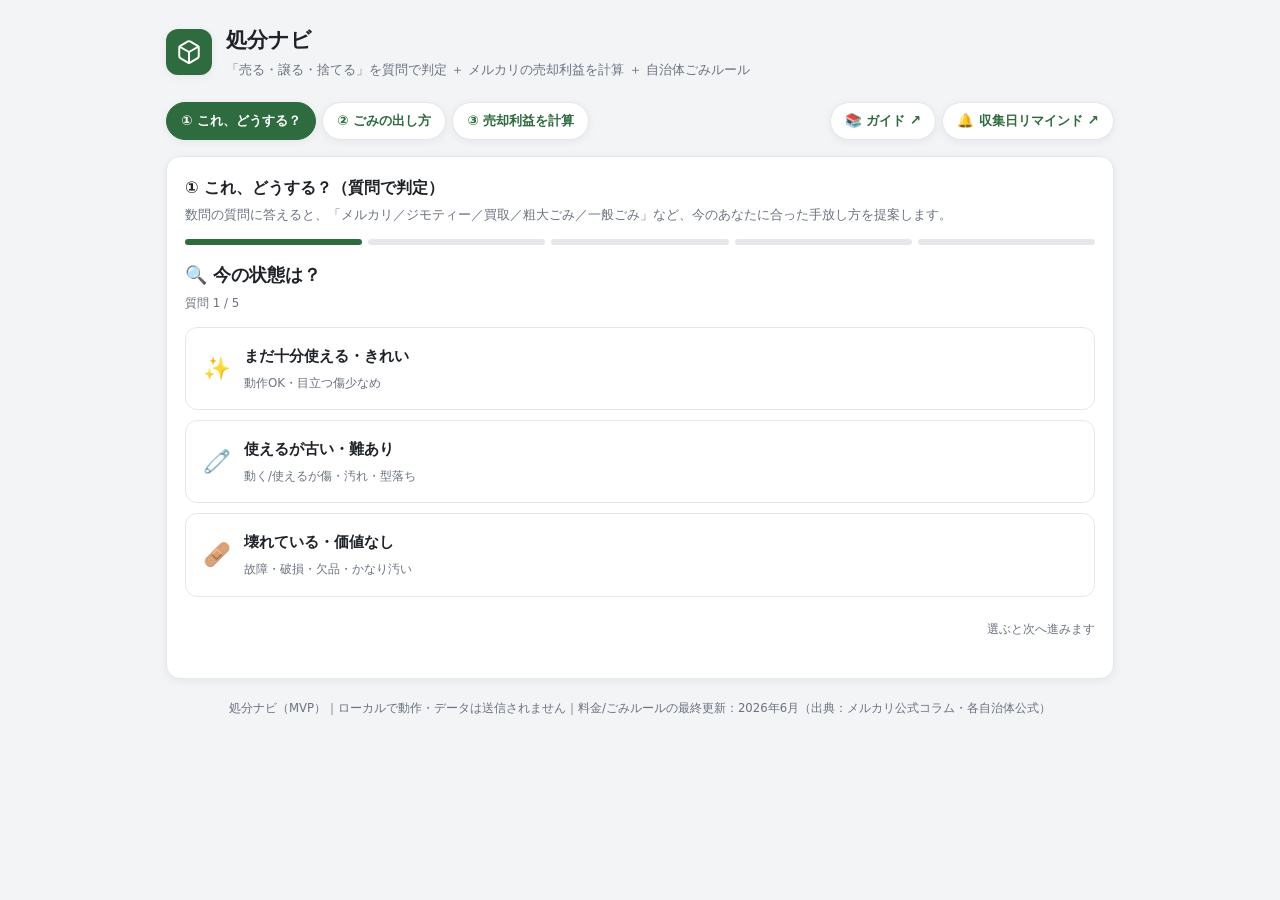
==== commit c3e19972: "A: 共通コンポーネント(.btn系・バッジ)を theme.css に集約 - theme.css に .btn/.btn.primary/:disabled/.ghost/:hover ＋ .ve" ====
--- a/index.html
+++ b/index.html
@@ -83,10 +83,7 @@
   .wz-opt .ot{font-weight:700;font-size:.96rem}
   .wz-opt .oh{font-size:.74rem;color:var(--muted)}
   .wz-bar{display:flex;justify-content:space-between;align-items:center;margin-top:16px}
-  .btn{font:inherit;font-weight:700;cursor:pointer;border-radius:10px;padding:9px 16px;border:1px solid var(--line);background:#fff;color:var(--ink)}
-  .btn.ghost{color:var(--muted)}
-  .btn.primary{background:var(--accent);color:#fff;border-color:var(--accent)}
-  .btn:hover{filter:brightness(.98)}
+  /* .btn 系・バッジ(.verified/.estim) は theme.css に集約 */
   .chips{display:flex;flex-wrap:wrap;gap:6px;margin:0 0 14px}
   .chip{font-size:.74rem;background:var(--accent-soft);color:var(--accent);border-radius:999px;padding:3px 10px;font-weight:700}
 
@@ -127,8 +124,6 @@
   .gov-row:last-child{border-bottom:none}
   .gov-row .gk{flex:0 0 92px;color:var(--muted);font-weight:700;font-size:.8rem}
   .gov-row .gv{flex:1}
-  .verified{font-size:.68rem;background:var(--ok-bg);color:var(--ok);border-radius:5px;padding:1px 6px;font-weight:700;margin-left:6px}
-  .estim{font-size:.68rem;background:var(--warn-bg);color:var(--warn);border-radius:5px;padding:1px 6px;font-weight:700;margin-left:6px}
 
   /* calculator */
   .grid{display:grid;grid-template-columns:1fr 1fr;gap:16px}
@@ -294,6 +289,7 @@
   <footer>処分ナビ（MVP）｜ローカルで動作・データは送信されません｜料金/ごみルールの最終更新：2026年6月（出典：メルカリ公式コラム・各自治体公式）</footer>
 </div>
 
+<script src="engine.js"></script>
 <script>
 /* ============================ 共通 ============================ */
 const $ = id => document.getElementById(id);
@@ -843,20 +839,7 @@
 }
 
 /* ============================ ③ 送料負け計算（エンジン）============================ */
-/* 料金表（出典：メルカリ公式コラム jp-news.mercari.com/contents/1882・2026年6月時点の目安）
-   ここの数字を書き換えれば最新料金に更新できます。 */
-const FEE_RATE=0.10, LOW_PROFIT=300;
-const SMALL=[
-  {name:'ゆうパケットポストmini', svc:'ゆうゆう', ship:160, mat:20, matLabel:'専用封筒20円', note:'専用封筒21×17cm・ポスト投函・2kg', limits:{long:21, mid:17, thick:3, w:2000}},
-  {name:'ネコポス',            svc:'らくらく', ship:210, mat:0,  matLabel:'',          note:'角形A4(31.2×22.8)・厚さ3cm・1kg', limits:{long:31.2, mid:22.8, thick:3, w:1000}},
-  {name:'ゆうパケットポスト',    svc:'ゆうゆう', ship:215, mat:5,  matLabel:'発送用シール5円', note:'ポスト投函・3辺60cm・厚さ3cm・2kg', limits:{long:34, thick:3, sum:60, w:2000}},
-  {name:'ゆうパケット',         svc:'ゆうゆう', ship:230, mat:0,  matLabel:'',          note:'3辺60cm・長辺34cm・厚さ3cm・1kg', limits:{long:34, thick:3, sum:60, w:1000}},
-  {name:'宅急便コンパクト',      svc:'らくらく', ship:450, mat:70, matLabel:'専用BOX70円', note:'専用BOX2種・厚さ5cmまで・重量制限なし', boxes:[{long:25, mid:20, thick:5},{long:34, mid:24.8, thick:2}]},
-  {name:'ゆうパケットプラス',    svc:'ゆうゆう', ship:455, mat:65, matLabel:'専用箱65円', note:'専用箱24×17×7cm・厚さ7cm・2kg', limits:{long:24, mid:17, thick:7, w:2000}},
-];
-const TAKKYU=[{size:60,max:2000,price:750},{size:80,max:5000,price:850},{size:100,max:10000,price:1050},{size:120,max:15000,price:1200},{size:140,max:20000,price:1450},{size:160,max:25000,price:1700},{size:180,max:30000,price:2100},{size:200,max:30000,price:2500}];
-const YUPACK=[{size:60,price:770},{size:80,price:870},{size:100,price:1070},{size:120,price:1200},{size:140,price:1450},{size:160,price:1700},{size:170,price:1900}];
-const YUPACK_MAXW=25000;
+/* 料金表（FEE_RATE/LOW_PROFIT/SMALL/TAKKYU/YUPACK/YUPACK_MAXW）は engine.js に集約。料金更新はそこで。 */
 
 const SIZE_PRESETS=[
   {em:'📩',label:'薄い小物',sub:'本・薄手の服',d:[22,15,1],w:150},
@@ -933,9 +916,7 @@
   renderCalc({price,material,laborMin,wage,bundle,best,tip}); renderCompare(methods,best);
   saveCalc();
 }
-/* 梱包資材の購入導線（収益化ポイント）
-   Amazonアソシエイト等のタグを AFFILIATE.amazonTag に入れると、全資材リンクに付与されます。 */
-const AFFILIATE = { amazonTag:'' };
+/* 梱包資材の購入導線（収益化ポイント）。AFFILIATE は engine.js に集約 */
 function amazonSearch(q){ const u='https://www.amazon.co.jp/s?k='+encodeURIComponent(q); return AFFILIATE.amazonTag ? u+'&tag='+encodeURIComponent(AFFILIATE.amazonTag) : u; }
 function materialLink(best){
   const map=[['宅急便コンパクト','宅急便コンパクト 専用box'],['ゆうパケットプラス','ゆうパケットプラス 専用箱'],
--- a/theme.css
+++ b/theme.css
@@ -12,6 +12,15 @@
 body{margin:0;font-family:"Hiragino Sans","Yu Gothic UI","Segoe UI",system-ui,sans-serif;
   background:var(--bg);color:var(--ink);line-height:1.6;-webkit-font-smoothing:antialiased}
 a{color:var(--accent)}
+
+/* 共通コンポーネント：ボタン・バッジ（index / reminder 共通） */
+.btn{font:inherit;font-weight:700;cursor:pointer;border-radius:10px;padding:10px 16px;border:1px solid var(--line);background:#fff;color:var(--ink)}
+.btn:hover:not(:disabled){filter:brightness(.98)}
+.btn.primary{background:var(--accent);color:#fff;border-color:var(--accent)}
+.btn.primary:disabled{background:#a9c6b4;border-color:#a9c6b4;cursor:not-allowed}
+.btn.ghost{color:var(--muted)}
+.verified{font-size:.68rem;background:var(--ok-bg);color:var(--ok);border-radius:5px;padding:1px 6px;font-weight:700;margin-left:6px}
+.estim{font-size:.68rem;background:var(--warn-bg);color:var(--warn);border-radius:5px;padding:1px 6px;font-weight:700;margin-left:6px}
 
 /* ガイド記事（guide/*.html）共通スタイル */
 .article{max-width:720px;margin:0 auto;padding:18px 16px 72px}
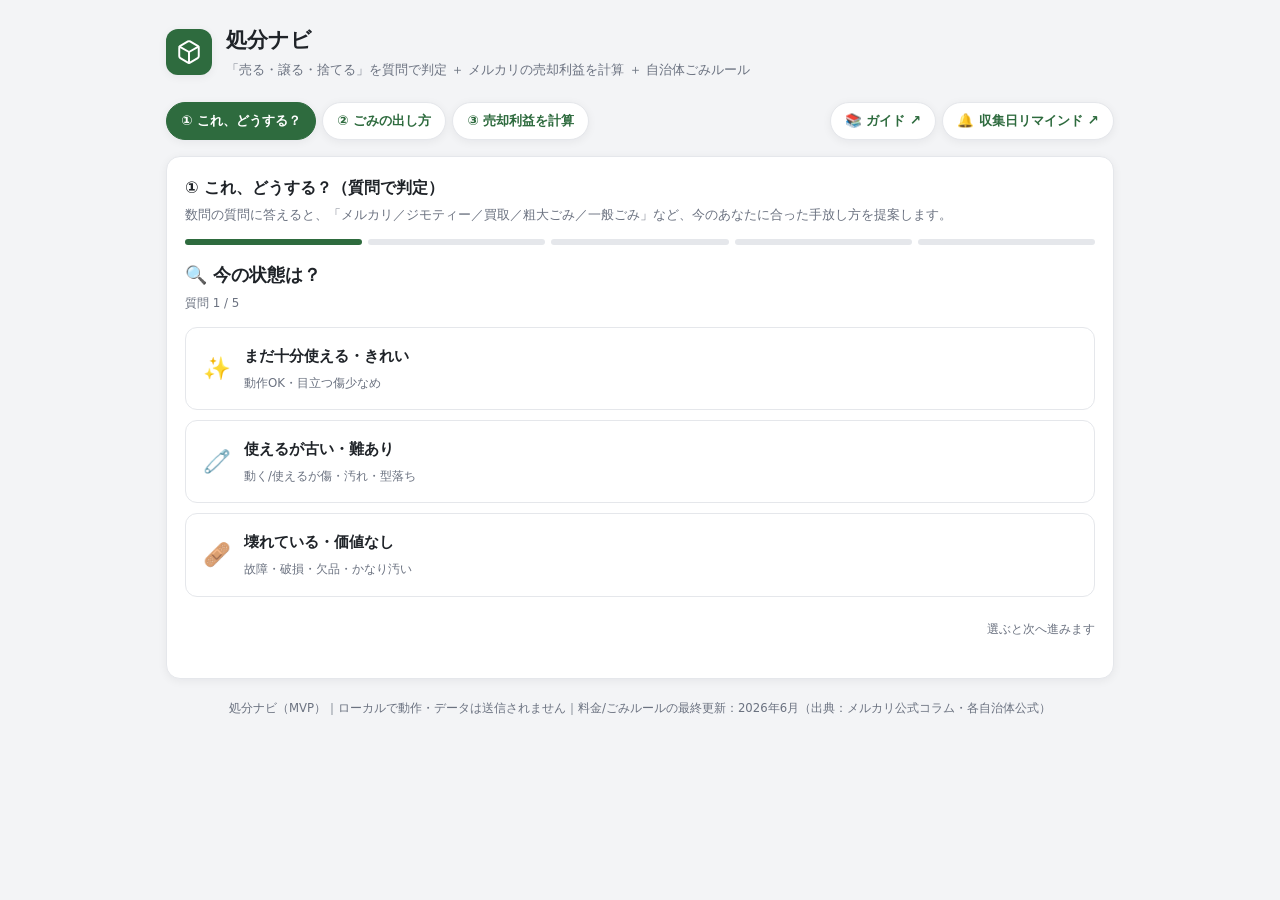
==== commit a0e9f290: "D+E: 共通CSSを theme.css・共通計算ロジックを engine.js に集約 - E: $/yen/SIZE_PRESETS/buildPresets/buildDims/checkLi" ====
--- a/index.html
+++ b/index.html
@@ -29,10 +29,8 @@
   /* デザイントークン・base(reset/body/a)は theme.css に集約。以下はこのページ固有のスタイル */
   .wrap{max-width:980px;margin:0 auto;padding:18px 16px 72px}
   header.hero{display:flex;align-items:center;gap:14px;flex-wrap:wrap;margin:6px 0 14px}
-  .logo{width:46px;height:46px;border-radius:12px;background:var(--accent);display:grid;place-items:center;flex:0 0 auto;box-shadow:var(--shadow)}
-  .logo svg{width:26px;height:26px}
   h1{font-size:1.3rem;margin:0}
-  .sub{font-size:.82rem;color:var(--muted);margin:2px 0 0}
+  /* .logo / .sub / .callout / .row2 / .row3 / .unit / .presets / .preset / 計算結果ブロック(.ship-pick/.verdict/.net-big/table.bd/.actions/.cmp-t/.tag/.net-cell)・.disc は theme.css に集約 */
 
   nav.tabs{position:sticky;top:0;z-index:5;display:flex;gap:6px;background:var(--bg);padding:8px 0 10px;margin-bottom:6px;flex-wrap:wrap}
   nav.tabs a,nav.tabs .tab{font-size:.84rem;font-weight:700;text-decoration:none;color:var(--accent);background:#fff;
@@ -104,16 +102,12 @@
   .rec-others .rk{font-size:.74rem;color:var(--accent);font-weight:700;margin-top:2px}
   .rec-others a{color:var(--accent)}
 
-  .callout{margin-top:12px;background:var(--blue-bg);border:1px solid #bcd6ef;border-radius:11px;padding:12px 14px;font-size:.84rem}
-  .callout b{color:var(--blue)}
 
   /* gov module */
   label{display:block;font-size:.82rem;color:var(--muted);margin:12px 0 4px;font-weight:600}
   label:first-of-type{margin-top:0}
   select,input[type=text],input[type=number]{width:100%;padding:11px 12px;font-size:1rem;border:1px solid var(--line);border-radius:10px;background:#fff;color:var(--ink)}
   select:focus,input:focus{outline:none;border-color:var(--accent);box-shadow:0 0 0 3px var(--accent-soft)}
-  .row2{display:grid;grid-template-columns:1fr 1fr;gap:10px}
-  @media(max-width:560px){.row2{grid-template-columns:1fr}}
   .ward-pick{display:flex;flex-wrap:wrap;gap:6px;margin-top:8px}
   .ward-pick button{font-size:.78rem;border:1px solid var(--line);background:#fff;border-radius:8px;padding:5px 9px;cursor:pointer}
   .ward-pick button:hover{background:var(--accent-soft);border-color:var(--accent)}
@@ -128,53 +122,12 @@
   /* calculator */
   .grid{display:grid;grid-template-columns:1fr 1fr;gap:16px}
   @media(max-width:760px){.grid{grid-template-columns:1fr}}
-  .row3{display:grid;grid-template-columns:1fr 1fr 1fr;gap:8px}
-  .unit{position:relative}
-  .unit .u{position:absolute;right:11px;top:50%;transform:translateY(-50%);font-size:.78rem;color:var(--muted)}
   details.adv{margin-top:14px;border-top:1px dashed var(--line);padding-top:10px}
   details.adv summary{cursor:pointer;font-size:.82rem;color:var(--accent);font-weight:600;list-style:none}
   details.adv summary::-webkit-details-marker{display:none}
   details.adv summary::before{content:"＋ "}details.adv[open] summary::before{content:"－ "}
   .hint{font-weight:400;font-size:.74rem;color:var(--muted)}
-  .presets{display:flex;flex-wrap:wrap;gap:7px;margin:2px 0 4px}
-  .preset{font:inherit;font-size:.82rem;font-weight:700;cursor:pointer;border:1px solid var(--line);background:#fff;border-radius:12px;padding:8px 12px;color:var(--ink);transition:.15s;line-height:1.15;text-align:left}
-  .preset:hover{border-color:var(--accent);background:var(--accent-soft);transform:translateY(-1px)}
-  .preset .pm{font-size:.68rem;color:var(--muted);display:block;margin-top:3px;font-weight:400}
-  .ship-pick{display:flex;align-items:center;gap:11px;background:var(--accent-soft);border:1px solid #bfe3cd;border-radius:12px;padding:11px 14px;margin-bottom:12px}
-  .ship-pick .pe{font-size:1.5rem;flex:0 0 auto}
-  .ship-pick .pl{font-size:.7rem;color:var(--muted);font-weight:700}
-  .ship-pick .pn{font-size:1.02rem;font-weight:800;line-height:1.2}
-  .ship-pick .pc{margin-left:auto;text-align:right;flex:0 0 auto}
-  .ship-pick .pc b{font-size:1.05rem}
-  .verdict{border-radius:var(--radius);padding:16px;display:flex;gap:13px;align-items:flex-start;margin-bottom:14px;border:1px solid transparent}
-  .verdict .ico{width:38px;height:38px;border-radius:10px;display:grid;place-items:center;flex:0 0 auto;background:#fff}
-  .verdict .ico svg{width:23px;height:23px}
-  .verdict .vt{font-size:1.12rem;font-weight:800;margin:0}.verdict .vd{font-size:.83rem;margin:3px 0 0}
-  .v-ok{background:var(--ok-bg);border-color:#bfe3cd}.v-ok .vt,.v-ok .ico svg{color:var(--ok)}
-  .v-warn{background:var(--warn-bg);border-color:#ecd9a8}.v-warn .vt,.v-warn .ico svg{color:var(--warn)}
-  .v-bad{background:var(--bad-bg);border-color:#f0c4bd}.v-bad .vt,.v-bad .ico svg{color:var(--bad)}
-  .net-big{font-size:2rem;font-weight:800;line-height:1.1;margin:2px 0}
-  .net-big.neg{color:var(--bad)}.net-big.pos{color:var(--ok)}
-  .net-cap{font-size:.77rem;color:var(--muted)}
-  table.bd{width:100%;border-collapse:collapse;font-size:.85rem;margin-top:4px}
-  table.bd td{padding:7px 2px;border-bottom:1px solid var(--line)}
-  table.bd td:last-child{text-align:right;font-variant-numeric:tabular-nums}
-  table.bd tr.total td{border-bottom:none;font-weight:800;padding-top:10px}
-  table.bd tr.minus td:last-child{color:var(--bad)}
-  .actions .a{display:flex;gap:9px;align-items:flex-start;font-size:.84rem;padding:8px 0;border-bottom:1px solid var(--line)}
-  .actions .a:last-child{border-bottom:none}
-  .actions .a .n{flex:0 0 auto;width:20px;height:20px;border-radius:6px;background:var(--accent);color:#fff;font-size:.72rem;font-weight:700;display:grid;place-items:center;margin-top:2px}
-  table.cmp-t{width:100%;border-collapse:collapse;font-size:.82rem;margin-top:6px}
-  table.cmp-t th,table.cmp-t td{padding:9px 8px;text-align:left;border-bottom:1px solid var(--line)}
-  table.cmp-t th{font-size:.73rem;color:var(--muted);background:#fafbfa}
-  table.cmp-t td.num{text-align:right;font-variant-numeric:tabular-nums}
-  table.cmp-t tr.best{background:var(--ok-bg)}
-  table.cmp-t tr.ng td{color:#aab4ae}
-  .tag{font-size:.68rem;padding:1px 6px;border-radius:5px;background:var(--accent-soft);color:var(--accent);font-weight:700;white-space:nowrap}
-  .tag.ng{background:#f0f2f0;color:#9aa49d}
-  .net-cell.neg{color:var(--bad);font-weight:700}.net-cell.pos{color:var(--ok);font-weight:700}
-  .disc{font-size:.74rem;color:var(--muted);background:#fff;border:1px dashed var(--line);border-radius:10px;padding:11px 13px;margin-top:6px}
-  .disc b{color:var(--ink)}
+  .disc{margin-top:6px}
   footer{margin-top:20px;font-size:.73rem;color:var(--muted);text-align:center}
   a{color:var(--accent)}
 </style>
@@ -291,9 +244,9 @@
 
 <script src="engine.js"></script>
 <script>
-/* ============================ 共通 ============================ */
-const $ = id => document.getElementById(id);
-const yen = n => (n<0?'−':'') + '¥' + Math.abs(Math.round(n)).toLocaleString('ja-JP');
+/* 共通ヘルパー・計算ロジック（$ / yen / SIZE_PRESETS / buildPresets / eligibleMethods /
+   thicknessTip / materialLink / matHtml / tipHtml / saveCalc / card / icon* 等）は
+   engine.js に集約（soryo-tool.html と共有）。本ファイルには①②③ページ固有の処理のみ。 */
 
 /* ============================ ① 処分ナビ（ウィザード）============================ */
 const QS = [
@@ -841,72 +794,6 @@
 /* ============================ ③ 送料負け計算（エンジン）============================ */
 /* 料金表（FEE_RATE/LOW_PROFIT/SMALL/TAKKYU/YUPACK/YUPACK_MAXW）は engine.js に集約。料金更新はそこで。 */
 
-const SIZE_PRESETS=[
-  {em:'📩',label:'薄い小物',sub:'本・薄手の服',d:[22,15,1],w:150},
-  {em:'👕',label:'衣類',sub:'たたんだ服',d:[30,22,4],w:400},
-  {em:'📦',label:'小箱',sub:'雑貨・化粧品',d:[25,20,7],w:800},
-  {em:'🧴',label:'中箱',sub:'靴・中型雑貨',d:[40,30,20],w:2000},
-  {em:'🍳',label:'調理家電',sub:'電子レンジ等',d:[40,35,30],w:5000},
-  {em:'🪑',label:'家具・大型',sub:'いす・本棚',d:[100,60,45],w:12000},
-];
-function buildPresets(){
-  const el=$('presets'); if(!el) return;
-  el.innerHTML=SIZE_PRESETS.map((p,i)=>`<button class="preset" data-i="${i}">${p.em} ${p.label}<span class="pm">${p.sub}</span></button>`).join('');
-  el.querySelectorAll('.preset').forEach(b=> b.onclick=()=>{ const p=SIZE_PRESETS[+b.dataset.i]; $('d1').value=p.d[0]; $('d2').value=p.d[1]; $('d3').value=p.d[2]; $('weight').value=p.w; calc(); });
-}
-function buildDims(){ const a=+$('d1').value||0,b=+$('d2').value||0,c=+$('d3').value||0; const s=[a,b,c].sort((x,y)=>y-x); return {longest:s[0],mid:s[1],thick:s[2],sum:a+b+c}; }
-function checkLimits(d,w,L){
-  if(L.long && d.longest>L.long) return `長辺${L.long}cm超`;
-  if(L.mid && d.mid>L.mid)       return `横${L.mid}cm超`;
-  if(L.thick && d.thick>L.thick) return `厚さ${L.thick}cm超`;
-  if(L.sum && d.sum>L.sum)       return `3辺合計${L.sum}cm超`;
-  if(L.w && w>L.w)               return `重さ${(L.w/1000)}kg超`;
-  return null;
-}
-function checkBoxes(d,boxes){ return boxes.some(b=> !checkLimits(d,0,b)) ? null : '専用BOXに入らない'; }
-// 各規格に対する超過項目（厚さ・長辺・3辺合計など）を列挙
-function violations(d,w,L){
-  const v=[];
-  if(L.long && d.longest>L.long) v.push({k:'long',over:d.longest-L.long,lim:L.long});
-  if(L.mid && d.mid>L.mid)       v.push({k:'mid',over:d.mid-L.mid,lim:L.mid});
-  if(L.thick && d.thick>L.thick) v.push({k:'thick',over:d.thick-L.thick,lim:L.thick});
-  if(L.sum && d.sum>L.sum)       v.push({k:'sum',over:d.sum-L.sum,lim:L.sum});
-  if(L.w && w>L.w)               v.push({k:'w',over:w-L.w,lim:L.w});
-  return v;
-}
-// 「厚さだけ」がネックで使えていない安い方法を探す（正方形・箱型が厚さで弾かれる対策）
-function thicknessTip(d,w,best){
-  let tip=null;
-  for(const m of SMALL){
-    if(m.boxes) continue;                         // 専用BOX系は除外
-    const cost=m.ship+m.mat;
-    if(best && cost>=best.cost) continue;          // 今の最安より高ければ得しない
-    const vio=violations(d,w,m.limits);
-    if(vio.length===1 && vio[0].k==='thick'){       // ネックが厚さ1点のみ
-      const cand={name:m.name,cost,lim:vio[0].lim,over:vio[0].over,save:best?best.cost-cost:0};
-      if(!tip || cand.cost<tip.cost) tip=cand;
-    }
-  }
-  return tip;
-}
-function eligibleMethods(d,w){
-  const list=[];
-  for(const m of SMALL){
-    const reason=m.boxes?checkBoxes(d,m.boxes):checkLimits(d,w,m.limits);
-    list.push({name:m.name,svc:m.svc,ship:m.ship,mat:m.mat,matLabel:m.matLabel,cost:m.ship+m.mat,note:m.note,ok:!reason,reason});
-  }
-  const t=TAKKYU.find(x=> d.sum<=x.size && w<=x.max);
-  list.push(t?{name:`宅急便 ${t.size}サイズ`,svc:'らくらく',ship:t.price,mat:0,matLabel:'',cost:t.price,note:'集荷・追跡・補償あり',ok:true,reason:null}
-              :{name:'宅急便',svc:'らくらく',ship:0,mat:0,matLabel:'',cost:0,note:'集荷・追跡・補償あり',ok:false,reason:d.sum>200?'3辺合計200cm超':'重さ30kg超'});
-  const y=(w<=YUPACK_MAXW)?YUPACK.find(x=> d.sum<=x.size):null;
-  list.push(y?{name:`ゆうパック ${y.size}サイズ`,svc:'ゆうゆう',ship:y.price,mat:0,matLabel:'',cost:y.price,note:'集荷/コンビニ持込・追跡',ok:true,reason:null}
-              :{name:'ゆうパック',svc:'ゆうゆう',ship:0,mat:0,matLabel:'',cost:0,note:'集荷/コンビニ持込・追跡',ok:false,reason:w>YUPACK_MAXW?'重さ25kg超':'3辺合計170cm超'});
-  return list;
-}
-/* 入力の記憶（再訪を速く） */
-const CALC_KEY='shobun-navi.calc', CALC_IDS=['price','d1','d2','d3','weight','material','laborMin','wage','bundle'];
-function saveCalc(){ try{ const o={}; CALC_IDS.forEach(id=>o[id]=$(id).value); localStorage.setItem(CALC_KEY, JSON.stringify(o)); }catch(e){} }
-function restoreCalc(){ try{ const o=JSON.parse(localStorage.getItem(CALC_KEY)||'null'); if(o) CALC_IDS.forEach(id=>{ if(o[id]!=null && $(id)) $(id).value=o[id]; }); }catch(e){} }
 function calc(){
   const price=+$('price').value||0, material=+$('material').value||0, laborMin=+$('laborMin').value||0, wage=+$('wage').value||0, bundle=Math.max(1,+$('bundle').value||1);
   const d=buildDims(), w=+$('weight').value||0;
@@ -915,30 +802,6 @@
   const tip=thicknessTip(d,w,best);
   renderCalc({price,material,laborMin,wage,bundle,best,tip}); renderCompare(methods,best);
   saveCalc();
-}
-/* 梱包資材の購入導線（収益化ポイント）。AFFILIATE は engine.js に集約 */
-function amazonSearch(q){ const u='https://www.amazon.co.jp/s?k='+encodeURIComponent(q); return AFFILIATE.amazonTag ? u+'&tag='+encodeURIComponent(AFFILIATE.amazonTag) : u; }
-function materialLink(best){
-  const map=[['宅急便コンパクト','宅急便コンパクト 専用box'],['ゆうパケットプラス','ゆうパケットプラス 専用箱'],
-    ['ゆうパケットポストmini','ゆうパケットポストmini 専用封筒'],['ゆうパケットポスト','ゆうパケットポスト 発送用シール'],
-    ['宅急便','ダンボール 箱 宅配'],['ゆうパック','ダンボール 箱 宅配']];
-  const hit=map.find(([n])=> best.name.includes(n));
-  const q = hit ? hit[1] : '梱包資材 プチプチ 封筒';
-  const label = hit ? hit[1].replace(/ 専用box| 専用箱| 専用封筒| 発送用シール| 箱 宅配/,'').trim() : '梱包資材（プチプチ・封筒）';
-  return { label, href:amazonSearch(q) };
-}
-function matHtml(best){
-  if(!best) return '';
-  const m=materialLink(best);
-  return `<div style="display:flex;gap:9px;align-items:center;font-size:.84rem;background:#fff;border:1px solid var(--line);border-radius:10px;padding:9px 12px;margin:10px 0 4px"><span style="font-size:1.1rem">🛒</span><span><b>${m.label}</b> を準備：<a href="${m.href}" target="_blank" rel="noopener">Amazonで探す ↗</a></span></div>`;
-}
-function tipHtml(o){
-  if(!o.tip) return '';
-  return `<div style="display:flex;gap:9px;align-items:flex-start;font-size:.84rem;background:var(--blue-bg);border:1px solid #bcd6ef;border-radius:10px;padding:10px 12px;margin:10px 0 6px">
-    <span style="font-size:1.15rem;line-height:1.2">💡</span>
-    <span><b>厚さ</b>をあと <b>${o.tip.over.toFixed(1)}cm</b> 薄く（${o.tip.lim}cm以下）にできれば <b>${o.tip.name}</b>（${yen(o.tip.cost)}）${o.best?`が使えて、今の最安より <b>${yen(o.tip.save)}</b> お得。`:'で送れます（今は規格外で送れません）。'}<br>
-    <span style="color:var(--muted);font-size:.76rem">正方形・箱型は「厚さ」で安い方法に入らないことが多いです。平たく梱包すると解決できることも。</span></span>
-  </div>`;
 }
 function renderCalc(o){
   const v=$('verdict'),nb=$('netBig'),ns=$('netSub'),bd=$('breakdown'),na=$('nextActions'),sp=$('shipPick');
@@ -978,11 +841,6 @@
     return `<tr class="${isBest?'best':''} ${m.ok?'':'ng'}"><td>${m.name}${isBest?' <span class="tag">推奨</span>':''}<div style="font-size:.7rem;color:var(--muted)">${sub}</div></td><td>${m.svc}</td><td class="num">${m.ok?yen(m.cost):'—'}</td><td class="num net-cell ${m.ok?netCls:''}">${m.ok?yen(net):'—'}</td><td>${m.ok?'<span class="tag">使える</span>':`<span class="tag ng">規格外</span>`}</td></tr>`;
   }).join('');
 }
-function card(cls,ico,t,d){return `<div class="verdict ${cls}"><div class="ico">${ico}</div><div><p class="vt">${t}</p><p class="vd">${d}</p></div></div>`;}
-function iconCheck(){return svg('<path d="M22 11.08V12a10 10 0 1 1-5.93-9.14"/><path d="M22 4 12 14.01l-3-3"/>');}
-function iconWarn(){return svg('<path d="M10.29 3.86 1.82 18a2 2 0 0 0 1.71 3h16.94a2 2 0 0 0 1.71-3L13.71 3.86a2 2 0 0 0-3.42 0z"/><path d="M12 9v4M12 17h.01"/>');}
-function iconAlert(){return svg('<circle cx="12" cy="12" r="10"/><path d="M15 9l-6 6M9 9l6 6"/>');}
-function svg(i){return `<svg viewBox="0 0 24 24" fill="none" stroke="currentColor" stroke-width="2" stroke-linecap="round" stroke-linejoin="round">${i}</svg>`;}
 
 /* ============================ 初期化 ============================ */
 ['price','d1','d2','d3','weight','material','laborMin','wage','bundle'].forEach(id=> $(id).addEventListener('input',calc));
--- a/theme.css
+++ b/theme.css
@@ -22,6 +22,63 @@
 .verified{font-size:.68rem;background:var(--ok-bg);color:var(--ok);border-radius:5px;padding:1px 6px;font-weight:700;margin-left:6px}
 .estim{font-size:.68rem;background:var(--warn-bg);color:var(--warn);border-radius:5px;padding:1px 6px;font-weight:700;margin-left:6px}
 
+/* ヘッダー・レイアウト土台（index / soryo-tool / reminder 共通） */
+.logo{width:46px;height:46px;border-radius:12px;background:var(--accent);display:grid;place-items:center;flex:0 0 auto;box-shadow:var(--shadow)}
+.logo svg{width:26px;height:26px}
+.sub{font-size:.82rem;color:var(--muted);margin:2px 0 0}
+.toplink{font-size:.8rem;margin:0 0 14px}
+.toplink a{color:var(--accent);font-weight:700;text-decoration:none;background:#fff;border:1px solid var(--line);border-radius:999px;padding:6px 13px;box-shadow:var(--shadow)}
+.row2{display:grid;grid-template-columns:1fr 1fr;gap:10px}
+@media(max-width:560px){.row2{grid-template-columns:1fr}}
+.row3{display:grid;grid-template-columns:1fr 1fr 1fr;gap:8px}
+.unit{position:relative}
+.unit .u{position:absolute;right:11px;top:50%;transform:translateY(-50%);font-size:.78rem;color:var(--muted)}
+.callout{margin-top:12px;background:var(--blue-bg);border:1px solid #bcd6ef;border-radius:11px;padding:12px 14px;font-size:.84rem}
+.callout b{color:var(--blue)}
+
+/* サイズの目安プリセット（index ③ / soryo-tool 共通。reminder は各ページで上書き） */
+.presets{display:flex;flex-wrap:wrap;gap:7px;margin:2px 0 4px}
+.preset{font:inherit;font-size:.82rem;font-weight:700;cursor:pointer;border:1px solid var(--line);background:#fff;border-radius:12px;padding:8px 12px;color:var(--ink);transition:.15s;line-height:1.15;text-align:left}
+.preset:hover{border-color:var(--accent);background:var(--accent-soft);transform:translateY(-1px)}
+.preset .pm{font-size:.68rem;color:var(--muted);display:block;margin-top:3px;font-weight:400}
+
+/* 計算結果ブロック（index ③ / soryo-tool 共通：最安カード・判定・内訳・比較表） */
+.ship-pick{display:flex;align-items:center;gap:11px;background:var(--accent-soft);border:1px solid #bfe3cd;border-radius:12px;padding:11px 14px;margin-bottom:12px}
+.ship-pick .pe{font-size:1.5rem;flex:0 0 auto}
+.ship-pick .pl{font-size:.7rem;color:var(--muted);font-weight:700}
+.ship-pick .pn{font-size:1.02rem;font-weight:800;line-height:1.2}
+.ship-pick .pc{margin-left:auto;text-align:right;flex:0 0 auto}
+.ship-pick .pc b{font-size:1.05rem}
+.verdict{border-radius:var(--radius);padding:16px;display:flex;gap:13px;align-items:flex-start;margin-bottom:14px;border:1px solid transparent}
+.verdict .ico{width:38px;height:38px;border-radius:10px;display:grid;place-items:center;flex:0 0 auto;background:#fff}
+.verdict .ico svg{width:23px;height:23px}
+.verdict .vt{font-size:1.12rem;font-weight:800;margin:0}.verdict .vd{font-size:.83rem;margin:3px 0 0}
+.v-ok{background:var(--ok-bg);border-color:#bfe3cd}.v-ok .vt,.v-ok .ico svg{color:var(--ok)}
+.v-warn{background:var(--warn-bg);border-color:#ecd9a8}.v-warn .vt,.v-warn .ico svg{color:var(--warn)}
+.v-bad{background:var(--bad-bg);border-color:#f0c4bd}.v-bad .vt,.v-bad .ico svg{color:var(--bad)}
+.net-big{font-size:2rem;font-weight:800;line-height:1.1;margin:2px 0}
+.net-big.neg{color:var(--bad)}.net-big.pos{color:var(--ok)}
+.net-cap{font-size:.77rem;color:var(--muted)}
+table.bd{width:100%;border-collapse:collapse;font-size:.85rem;margin-top:4px}
+table.bd td{padding:7px 2px;border-bottom:1px solid var(--line)}
+table.bd td:last-child{text-align:right;font-variant-numeric:tabular-nums}
+table.bd tr.total td{border-bottom:none;font-weight:800;padding-top:10px}
+table.bd tr.minus td:last-child{color:var(--bad)}
+.actions .a{display:flex;gap:9px;align-items:flex-start;font-size:.84rem;padding:8px 0;border-bottom:1px solid var(--line)}
+.actions .a:last-child{border-bottom:none}
+.actions .a .n{flex:0 0 auto;width:20px;height:20px;border-radius:6px;background:var(--accent);color:#fff;font-size:.72rem;font-weight:700;display:grid;place-items:center;margin-top:2px}
+table.cmp-t{width:100%;border-collapse:collapse;font-size:.82rem;margin-top:6px}
+table.cmp-t th,table.cmp-t td{padding:9px 8px;text-align:left;border-bottom:1px solid var(--line)}
+table.cmp-t th{font-size:.73rem;color:var(--muted);background:#fafbfa}
+table.cmp-t td.num{text-align:right;font-variant-numeric:tabular-nums}
+table.cmp-t tr.best{background:var(--ok-bg)}
+table.cmp-t tr.ng td{color:#aab4ae}
+.tag{font-size:.68rem;padding:1px 6px;border-radius:5px;background:var(--accent-soft);color:var(--accent);font-weight:700;white-space:nowrap}
+.tag.ng{background:#f0f2f0;color:#9aa49d}
+.net-cell.neg{color:var(--bad);font-weight:700}.net-cell.pos{color:var(--ok);font-weight:700}
+.disc{font-size:.74rem;color:var(--muted);background:#fff;border:1px dashed var(--line);border-radius:10px;padding:11px 13px}
+.disc b{color:var(--ink)}
+
 /* ガイド記事（guide/*.html）共通スタイル */
 .article{max-width:720px;margin:0 auto;padding:18px 16px 72px}
 .gnav{display:flex;gap:8px;flex-wrap:wrap;align-items:center;font-size:.84rem;margin:6px 0 14px}
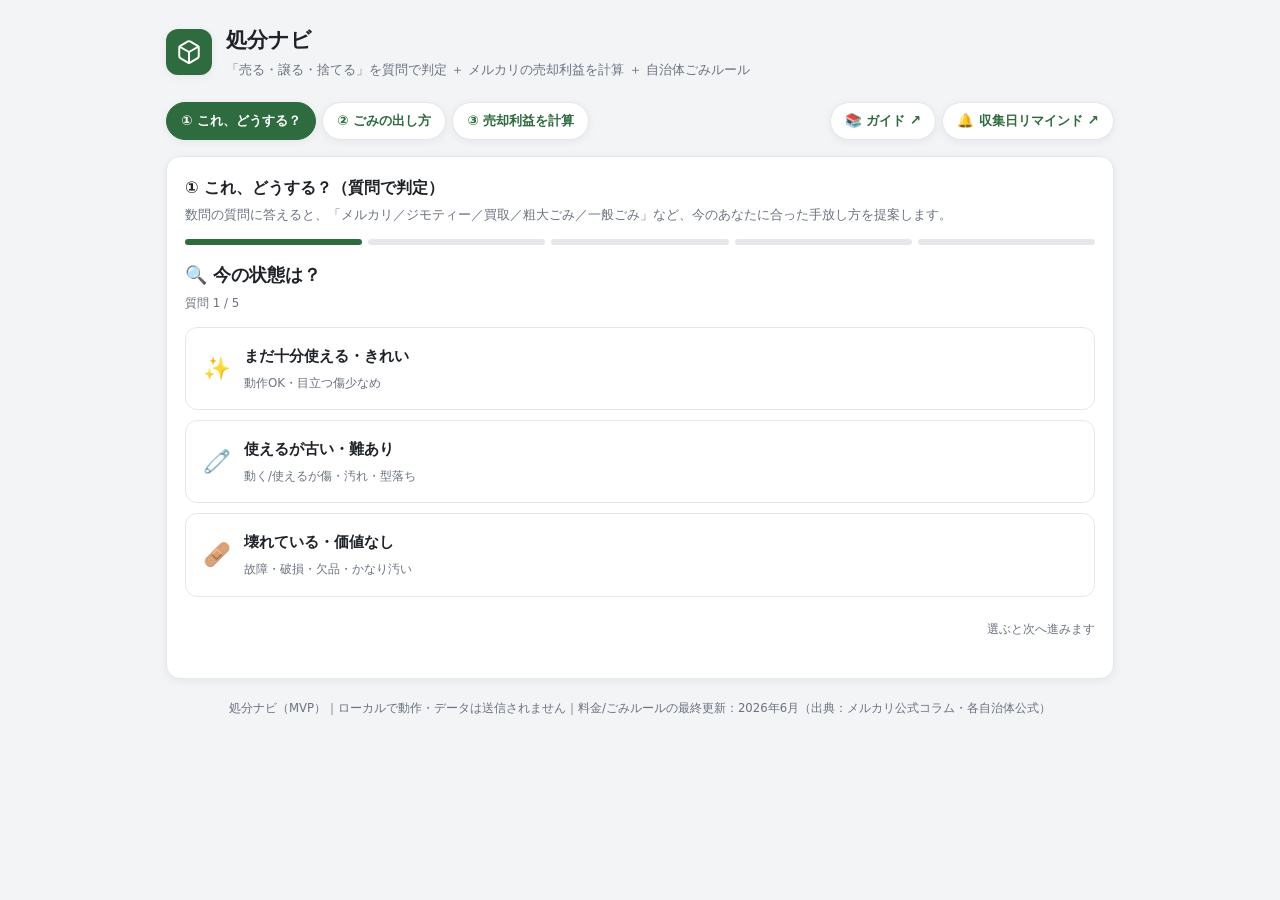
==== commit 451284ef: "導線改善: 買取/回収をGoogle検索丸投げ→サービス内ガイドで完結 - ①おすすめ・②粗大ごみ導線の「宅配/出張買取を探す ↗」「不用品回収を探す ↗」等を   廃止し、自前ガイドページに着地（サ" ====
--- a/index.html
+++ b/index.html
@@ -288,18 +288,19 @@
   gyosha:      {em:'🚚', name:'不用品回収を呼ぶ',         blurb:'運び出し不要・まとめて引取（有料）。急ぎ/運べない時。'},
 };
 
-/* 外部リンク／収益導線（アフィリエイト差し替えポイント）
-   ─ ここのURLを各ASP（A8.net・もしも 等）の広告URLに差し替えるだけで、
-     画面内の該当リンクすべてに反映されます。
-   ─ 空文字 '' のままなら、その場で「Googleで探す」検索リンクを自動生成します。 */
-const LINKS = {
-  jmty:        'https://jmty.jp/',   // ジモティー（提携リンクに差し替え可）
-  kaitori:     '',                   // 宅配/出張買取（空→検索: 宅配買取 出張買取 比較）
-  recycle_shop:'',                   // リサイクルショップ（空→検索: リサイクルショップ 買取 近く）
-  gyosha:      '',                   // 不用品回収（空→検索: 不用品回収 見積もり 比較）
+/* 各チャネルの導線。原則は「サービス内のガイドページ」に着地して完結させる
+   （Google検索に丸投げしない）。各ガイド内に詳しい選び方・注意点・将来の提携枠がある。
+   ─ ASP[k] に各ASP（A8.net・もしも 等）の広告URLを入れると、そのチャネルだけ
+     直接その広告URLへ送客（新規タブ）に切り替わる。空 '' の間はガイドページへ。 */
+const GUIDE = {
+  jmty:        'guide/jimoty-tsukaikata.html',
+  kaitori:     'guide/kaitori.html',
+  recycle_shop:'guide/kaitori.html#shop',
+  gyosha:      'guide/fuyohin-kaishu.html',
 };
-const searchUrl = q => 'https://www.google.com/search?q='+encodeURIComponent(q);
-const linkFor = (k, q) => LINKS[k] || searchUrl(q);
+const ASP = { jmty:'', kaitori:'', recycle_shop:'', gyosha:'' };
+/* チャネルの遷移先を返す。ASPがあれば外部(新規タブ)、なければ内部ガイド(同一タブ) */
+const chTarget = k => ASP[k] ? {href:ASP[k], external:true} : {href:GUIDE[k], external:false};
 
 let answers = {}, step = 0;
 function activeQs(){ return QS.filter(q=> !(q.skip && q.skip(answers))); }
@@ -410,10 +411,10 @@
     case 'matome':  return {label:'まとめ売り前提で計算する →', act:'calc'};
     case 'sodai':   return {label:'自治体の粗大ごみルールを見る ↓', act:'gov'};
     case 'ippan':   return {label:'自治体の分別ルールを見る ↓', act:'gov'};
-    case 'jmty':    return {label:'ジモティーを開く ↗', href:linkFor('jmty','')};
-    case 'kaitori': return {label:'宅配/出張買取を探す ↗', href:linkFor('kaitori','宅配買取 出張買取 比較')};
-    case 'recycle_shop': return {label:'近くのリサイクルショップを探す ↗', href:linkFor('recycle_shop','リサイクルショップ 買取 近く')};
-    case 'gyosha':  return {label:'不用品回収業者を探す ↗', href:linkFor('gyosha','不用品回収 見積もり 比較')};
+    case 'jmty':    return {label:'ジモティーの使い方を見る →', ch:'jmty'};
+    case 'kaitori': return {label:'買取（宅配・出張）の選び方を見る →', ch:'kaitori'};
+    case 'recycle_shop': return {label:'リサイクルショップ持込のコツを見る →', ch:'recycle_shop'};
+    case 'gyosha':  return {label:'不用品回収の選び方を見る →', ch:'gyosha'};
     default: return null;
   }
 }
@@ -423,12 +424,14 @@
   const p = r.primary, P = CH[p.k];
   const chips = activeQs().map(q=>{ const o=q.opts.find(x=>x.v===answers[q.id]); return o?`<span class="chip">${o.em} ${o.label}</span>`:''; }).join('');
   const cta = ctaFor(p.k);
-  const ctaBtn = cta ? `<div class="rec-cta"><button class="btn primary" data-cta="${cta.act||''}" ${cta.href?`data-href="${cta.href}"`:''}>${cta.label}</button></div>` : '';
+  const ct = cta && cta.ch ? chTarget(cta.ch) : null;
+  const ctaBtn = cta ? `<div class="rec-cta"><button class="btn primary" data-cta="${cta.act||''}" ${ct?`data-go="${ct.href}" data-ext="${ct.external?'1':''}"`:''}>${cta.label}</button></div>` : '';
   const whyLis = p.why.slice(0,3).map(x=>`<li>${x}</li>`).join('');
 
   const others = r.others.map(o=>{
     const C=CH[o.k], c=ctaFor(o.k);
-    const link = c ? (c.href?`<a href="${c.href}" target="_blank" rel="noopener">${c.label}</a>`:`<a href="#" data-cta="${c.act}">${c.label}</a>`) : '';
+    const ct = c && c.ch ? chTarget(c.ch) : null;
+    const link = c ? (ct ? `<a href="${ct.href}"${ct.external?' target="_blank" rel="noopener"':''}>${c.label}</a>` : `<a href="#" data-cta="${c.act}">${c.label}</a>`) : '';
     return `<div class="ro"><span class="em">${C.em}</span><div><div class="rn">${C.name}</div><div class="rd">${C.blurb}</div><div class="rk">${link}${o.why[0]?'　'+o.why[0]:''}</div></div></div>`;
   }).join('');
 
@@ -452,8 +455,8 @@
   $('wzRestart').onclick=()=>{ answers={}; step=0; renderWizard(); };
   $('wizard').querySelectorAll('[data-cta]').forEach(el=>{
     el.addEventListener('click',e=>{
-      const act=el.getAttribute('data-cta'), href=el.getAttribute('data-href');
-      if(href){ e.preventDefault(); window.open(href,'_blank','noopener'); return; }
+      const act=el.getAttribute('data-cta'), go=el.getAttribute('data-go'), ext=el.getAttribute('data-ext');
+      if(go){ e.preventDefault(); if(ext) window.open(go,'_blank','noopener'); else location.href=go; return; }
       e.preventDefault();
       if(act==='calc') gotoCalc();
       else if(act==='gov') gotoGov();
@@ -683,9 +686,16 @@
   };
   $('city').addEventListener('input', ()=>{ govMat=null; renderGov(); });
   $('govOpen').onclick=()=>{
-    const pref=$('pref').value, city=$('city').value.trim();
-    const q=`${pref}${city} 粗大ごみ 出し方 申し込み`.trim();
-    window.open('https://www.google.com/search?q='+encodeURIComponent(q),'_blank','noopener');
+    // 公式URLが分かっている自治体は公式へ直行（Google経由にしない）。不明な時のみ検索にフォールバック
+    const region=govRegion();
+    let url=null;
+    if(region){
+      if(region.kind==='city' && region.rule && region.rule.url) url=region.rule.url;
+      else if(region.kind==='ward') url='https://www.union.tokyo23-seisou.lg.jp/shiro/shori/sodaigomi.html';
+    }
+    if(!url){ const pref=$('pref').value, city=$('city').value.trim();
+      url='https://www.google.com/search?q='+encodeURIComponent(`${pref}${city} 粗大ごみ 出し方 申し込み`.trim()); }
+    window.open(url,'_blank','noopener');
   };
   // 収集日リマインドで選んだ区があれば初期表示に復元
   try{ const a=JSON.parse(localStorage.getItem('shobun-navi.area')||'null');
@@ -693,9 +703,10 @@
       if(w){ sel.value='東京都'; sel.onchange(); $('city').value=w; } } }catch(e){}
 }
 
-// 粗大ごみ時の高単価導線（出張買取・不用品回収。linkForでアフィリ差し替え可）
+// 粗大ごみ時の高単価導線（出張買取・不用品回収）。原則サービス内のガイドへ着地（ASP設定時のみ外部直送）
 function govLeadHtml(){
-  return `<div style="margin-top:10px;font-size:.82rem;background:var(--blue-bg);border:1px solid #bcd6ef;border-radius:10px;padding:9px 12px">💡 まだ使える物なら <a href="${linkFor('kaitori','出張買取 比較')}" target="_blank" rel="noopener">出張買取</a>、処分なら <a href="${linkFor('gyosha','不用品回収 見積もり 比較')}" target="_blank" rel="noopener">不用品回収の見積もり</a> も（運べない大型に便利）。</div>`;
+  const a=(ch,label)=>{ const t=chTarget(ch); return `<a href="${t.href}"${t.external?' target="_blank" rel="noopener"':''}>${label}</a>`; };
+  return `<div style="margin-top:10px;font-size:.82rem;background:var(--blue-bg);border:1px solid #bcd6ef;border-radius:10px;padding:9px 12px">💡 まだ使える物なら ${a('kaitori','出張買取')}、処分なら ${a('gyosha','不用品回収')} も（運べない大型に便利）。<span style="color:var(--muted)">選び方・注意点をガイドで確認できます。</span></div>`;
 }
 function renderSizeBtns(){
   $('govSize').innerHTML=GOV_SIZES.map(s=>`<button data-s="${s.v}" class="${govSize===s.v?'on':''}">${s.label}</button>`).join('');
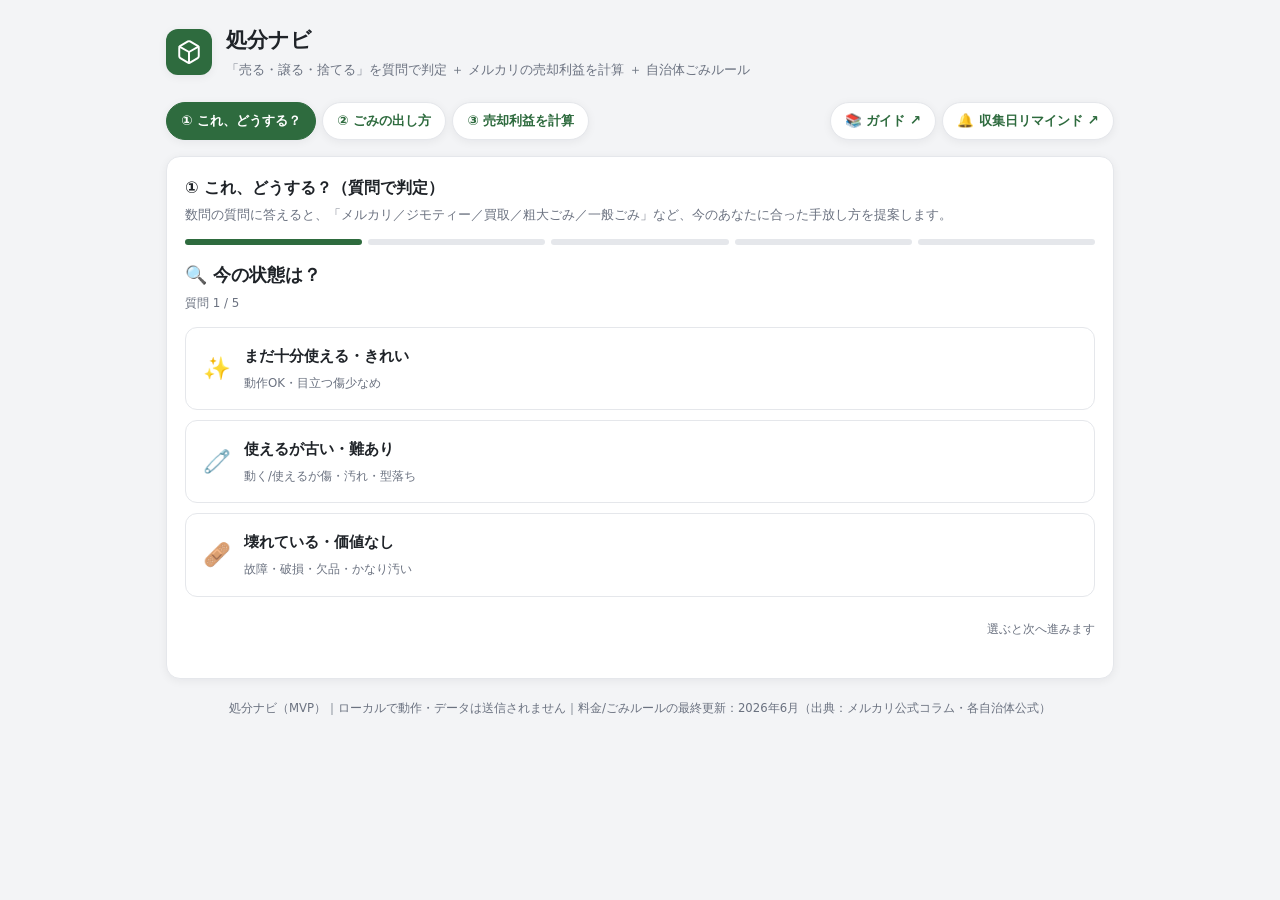
==== commit 71db0a32: "発送方法 完全ガイドを新設（保存版・送料系の旗艦ページ） - guide/hassou-houhou.html: 「結局どれが安い・どれに向いてる？」を   30秒早見チャート＋保存版比較表（薄物/中" ====
--- a/index.html
+++ b/index.html
@@ -3,6 +3,8 @@
 <head>
 <meta charset="utf-8">
 <meta name="viewport" content="width=device-width, initial-scale=1">
+<!-- Google Search Console 所有権確認：登録時に発行される下記のタグを貼るだけ（HTMLタグ方式）。
+     例）<meta name="google-site-verification" content="ここに発行コード" /> -->
 <title>処分ナビ｜売る・譲る・捨てるを質問で判定（メルカリ送料負け＋自治体ごみルール）</title>
 <meta name="description" content="フリマ出品前に送料負けを判定し、売る・譲る・捨てるを質問で案内。メルカリ送料計算＋東京23区・政令市20市のごみルール。ローカル動作・データ送信なし。">
 <meta name="theme-color" content="#2e6b3e">
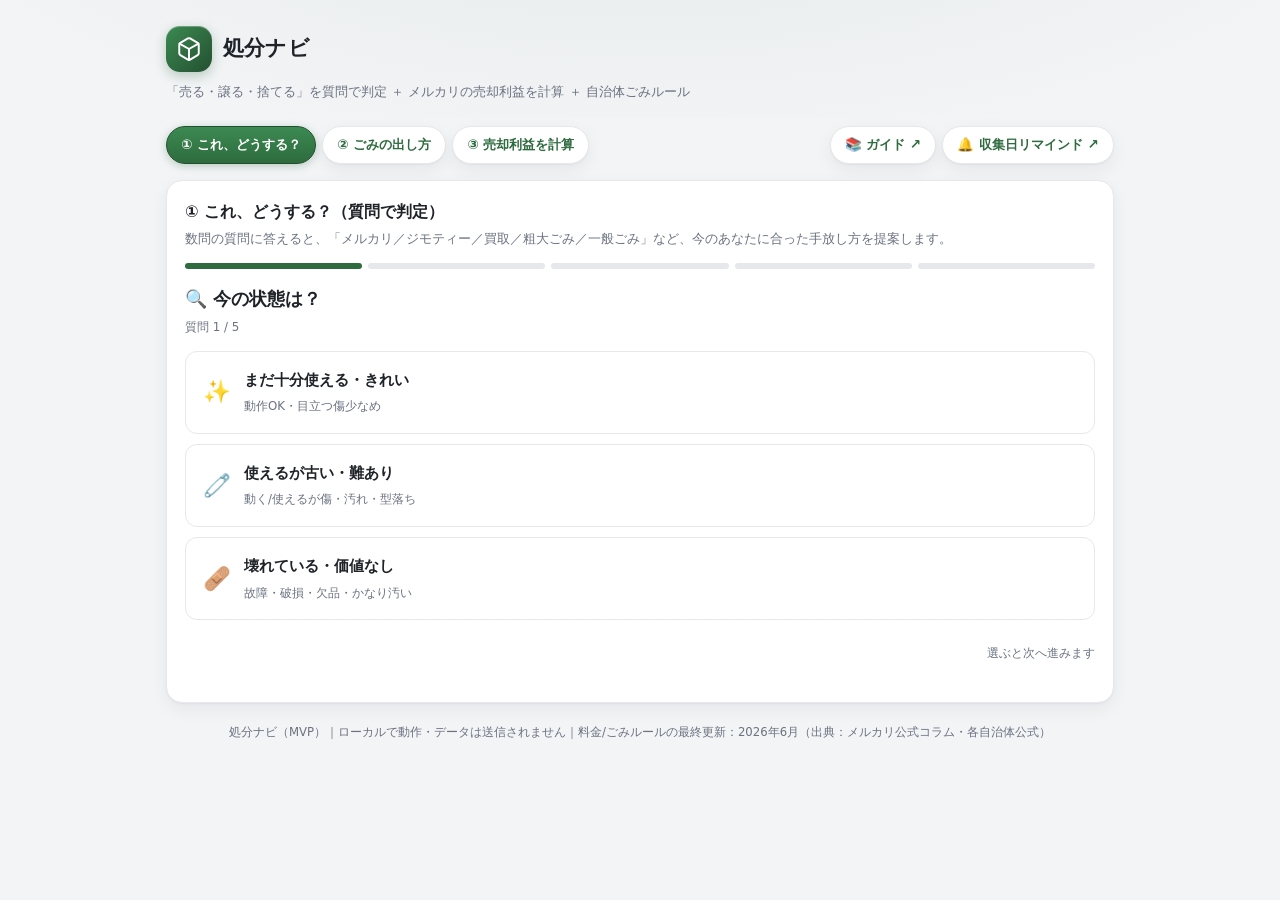
==== commit 8a948631: "UI: ヘッダーのロゴ＋ワードマークをリンク化＋デザインを上品に底上げ - ロゴ＋「処分ナビ」を index.html へのリンク(.brand)に。soryo/reminderのロゴもトップへ - " ====
--- a/index.html
+++ b/index.html
@@ -30,7 +30,7 @@
 <style>
   /* デザイントークン・base(reset/body/a)は theme.css に集約。以下はこのページ固有のスタイル */
   .wrap{max-width:980px;margin:0 auto;padding:18px 16px 72px}
-  header.hero{display:flex;align-items:center;gap:14px;flex-wrap:wrap;margin:6px 0 14px}
+  header.hero{display:flex;flex-direction:column;align-items:flex-start;gap:7px;margin:8px 0 16px}
   h1{font-size:1.3rem;margin:0}
   /* .logo / .sub / .callout / .row2 / .row3 / .unit / .presets / .preset / 計算結果ブロック(.ship-pick/.verdict/.net-big/table.bd/.actions/.cmp-t/.tag/.net-cell)・.disc は theme.css に集約 */
 
@@ -38,7 +38,7 @@
   nav.tabs a,nav.tabs .tab{font-size:.84rem;font-weight:700;text-decoration:none;color:var(--accent);background:#fff;
     border:1px solid var(--line);border-radius:999px;padding:7px 14px;box-shadow:var(--shadow);cursor:pointer;font-family:inherit}
   nav.tabs a:hover,nav.tabs .tab:hover{background:var(--accent-soft)}
-  nav.tabs .tab.active{background:var(--accent);color:#fff;border-color:var(--accent)}
+  nav.tabs .tab.active{background:linear-gradient(180deg,var(--accent-bright),var(--accent));color:#fff;border-color:var(--accent-deep);box-shadow:0 2px 9px rgba(46,107,62,.30)}
   /* 画面（ビュー）切替：1つだけ表示 */
   .view{display:none}
   .view.show{display:block}
@@ -137,16 +137,16 @@
 <body>
 <div class="wrap">
   <header class="hero">
-    <div class="logo" aria-hidden="true">
-      <svg viewBox="0 0 24 24" fill="none" stroke="#fff" stroke-width="1.8" stroke-linecap="round" stroke-linejoin="round">
-        <path d="M21 16V8a2 2 0 0 0-1-1.73l-7-4a2 2 0 0 0-2 0l-7 4A2 2 0 0 0 3 8v8a2 2 0 0 0 1 1.73l7 4a2 2 0 0 0 2 0l7-4A2 2 0 0 0 21 16z"/>
-        <path d="M3.27 6.96 12 12.01l8.73-5.05M12 22.08V12"/>
-      </svg>
-    </div>
-    <div>
+    <a class="brand" href="index.html" aria-label="処分ナビ トップへ">
+      <span class="logo" aria-hidden="true">
+        <svg viewBox="0 0 24 24" fill="none" stroke="#fff" stroke-width="1.8" stroke-linecap="round" stroke-linejoin="round">
+          <path d="M21 16V8a2 2 0 0 0-1-1.73l-7-4a2 2 0 0 0-2 0l-7 4A2 2 0 0 0 3 8v8a2 2 0 0 0 1 1.73l7 4a2 2 0 0 0 2 0l7-4A2 2 0 0 0 21 16z"/>
+          <path d="M3.27 6.96 12 12.01l8.73-5.05M12 22.08V12"/>
+        </svg>
+      </span>
       <h1>処分ナビ</h1>
-      <p class="sub">「売る・譲る・捨てる」を質問で判定 ＋ メルカリの売却利益を計算 ＋ 自治体ごみルール</p>
-    </div>
+    </a>
+    <p class="sub">「売る・譲る・捨てる」を質問で判定 ＋ メルカリの売却利益を計算 ＋ 自治体ごみルール</p>
   </header>
 
   <nav class="tabs">
--- a/theme.css
+++ b/theme.css
@@ -3,28 +3,48 @@
    ベース＝ニュートラルグレー、緑(--accent)はブランドのアクセント。 */
 :root{
   --bg:#f3f4f6; --card:#ffffff; --ink:#1f2328; --muted:#6b7280;
-  --line:#e5e7eb; --accent:#2e6b3e; --accent-soft:#eef3f0;
+  --line:#e6e8eb; --accent:#2e6b3e; --accent-soft:#eef3f0;
+  --accent-deep:#234f30; --accent-bright:#3c8a52;
   --ok:#2e8b57; --ok-bg:#eaf5ef; --warn:#b7791f; --warn-bg:#fbf3e2;
   --bad:#c0392b; --bad-bg:#fbece9; --blue:#2b6cb0; --blue-bg:#eaf1fa;
-  --radius:14px; --shadow:0 2px 10px rgba(17,24,39,.06);
+  --radius:16px;
+  --shadow:0 1px 2px rgba(17,24,39,.04), 0 6px 18px rgba(17,24,39,.06);
+  --shadow-lg:0 2px 6px rgba(17,24,39,.06), 0 16px 36px rgba(17,24,39,.11);
+  --ring:0 0 0 3px var(--accent-soft);
 }
 *{box-sizing:border-box}
 body{margin:0;font-family:"Hiragino Sans","Yu Gothic UI","Segoe UI",system-ui,sans-serif;
-  background:var(--bg);color:var(--ink);line-height:1.6;-webkit-font-smoothing:antialiased}
+  background-color:var(--bg);
+  background-image:radial-gradient(1100px 440px at 50% -160px, rgba(46,107,62,.08), transparent 72%);
+  background-attachment:fixed;
+  color:var(--ink);line-height:1.6;-webkit-font-smoothing:antialiased;text-rendering:optimizeLegibility}
 a{color:var(--accent)}
+/* 触れる要素の微アニメ＋フォーカスリング（日常使いの質感） */
+button,a,.preset,.btn,.tab,.wz-opt,.g-mat,.chip,input,select,summary{transition:background-color .15s ease,border-color .15s ease,box-shadow .18s ease,transform .12s ease,color .15s ease}
+:focus-visible{outline:none;box-shadow:var(--ring)}
+@media (prefers-reduced-motion:reduce){*{transition:none!important}}
 
 /* 共通コンポーネント：ボタン・バッジ（index / reminder 共通） */
-.btn{font:inherit;font-weight:700;cursor:pointer;border-radius:10px;padding:10px 16px;border:1px solid var(--line);background:#fff;color:var(--ink)}
-.btn:hover:not(:disabled){filter:brightness(.98)}
-.btn.primary{background:var(--accent);color:#fff;border-color:var(--accent)}
-.btn.primary:disabled{background:#a9c6b4;border-color:#a9c6b4;cursor:not-allowed}
-.btn.ghost{color:var(--muted)}
+.btn{font:inherit;font-weight:700;cursor:pointer;border-radius:11px;padding:10px 16px;border:1px solid var(--line);background:#fff;color:var(--ink);box-shadow:0 1px 2px rgba(17,24,39,.05)}
+.btn:hover:not(:disabled){border-color:#d6dade;box-shadow:var(--shadow);transform:translateY(-1px)}
+.btn:active:not(:disabled){transform:translateY(0);box-shadow:0 1px 2px rgba(17,24,39,.06)}
+.btn.primary{background:linear-gradient(180deg,var(--accent-bright),var(--accent));color:#fff;border-color:var(--accent-deep);box-shadow:0 2px 9px rgba(46,107,62,.30)}
+.btn.primary:hover:not(:disabled){box-shadow:0 7px 18px rgba(46,107,62,.36)}
+.btn.primary:disabled{background:#a9c6b4;border-color:#a9c6b4;cursor:not-allowed;box-shadow:none}
+.btn.ghost{color:var(--muted);background:transparent;border-color:transparent;box-shadow:none}
+.btn.ghost:hover:not(:disabled){background:var(--accent-soft);color:var(--accent);box-shadow:none;transform:none}
 .verified{font-size:.68rem;background:var(--ok-bg);color:var(--ok);border-radius:5px;padding:1px 6px;font-weight:700;margin-left:6px}
 .estim{font-size:.68rem;background:var(--warn-bg);color:var(--warn);border-radius:5px;padding:1px 6px;font-weight:700;margin-left:6px}
 
 /* ヘッダー・レイアウト土台（index / soryo-tool / reminder 共通） */
-.logo{width:46px;height:46px;border-radius:12px;background:var(--accent);display:grid;place-items:center;flex:0 0 auto;box-shadow:var(--shadow)}
+.logo{width:46px;height:46px;border-radius:14px;background:linear-gradient(135deg,var(--accent-bright),var(--accent-deep));display:grid;place-items:center;flex:0 0 auto;
+  box-shadow:0 4px 12px rgba(46,107,62,.30), inset 0 1px 0 rgba(255,255,255,.28)}
 .logo svg{width:26px;height:26px}
+/* ブランド（ロゴ＋ワードマークのリンク） */
+.brand{display:inline-flex;align-items:center;gap:11px;text-decoration:none;color:inherit;border-radius:14px}
+.brand h1{margin:0;letter-spacing:.01em}
+.brand:hover .logo{transform:translateY(-1px);box-shadow:0 7px 18px rgba(46,107,62,.36), inset 0 1px 0 rgba(255,255,255,.28)}
+.brand:hover h1{color:var(--accent)}
 .sub{font-size:.82rem;color:var(--muted);margin:2px 0 0}
 .toplink{font-size:.8rem;margin:0 0 14px}
 .toplink a{color:var(--accent);font-weight:700;text-decoration:none;background:#fff;border:1px solid var(--line);border-radius:999px;padding:6px 13px;box-shadow:var(--shadow)}
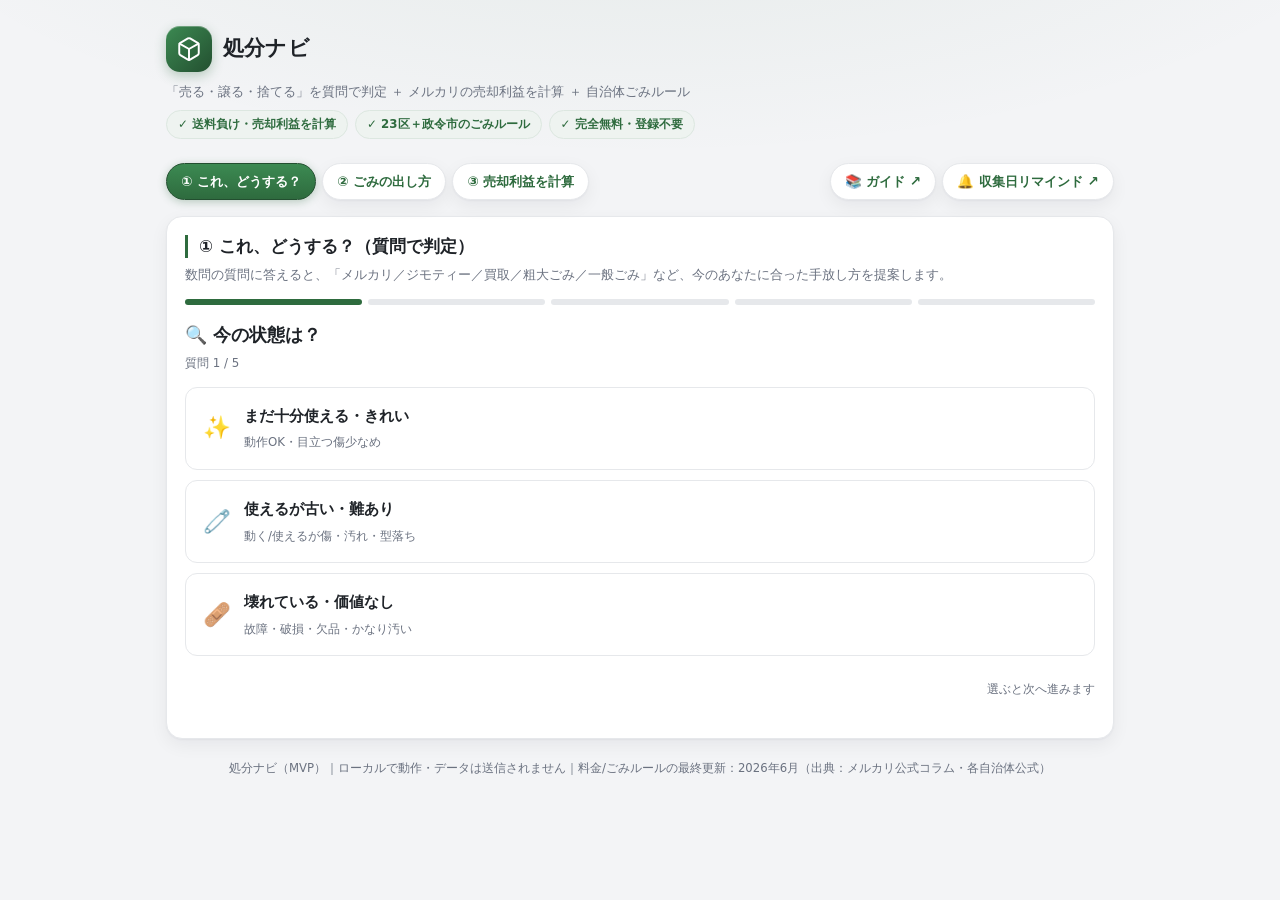
==== commit cf384dc6: "B: アプリ①②③のビジュアル強化（ヒーロー・結果カード） - ヒーローに価値チップ列（送料計算/ごみルール/無料登録不要）を追加 - セクション見出し(.card h2)に左アクセントバー - ③最" ====
--- a/index.html
+++ b/index.html
@@ -31,6 +31,8 @@
   /* デザイントークン・base(reset/body/a)は theme.css に集約。以下はこのページ固有のスタイル */
   .wrap{max-width:980px;margin:0 auto;padding:18px 16px 72px}
   header.hero{display:flex;flex-direction:column;align-items:flex-start;gap:7px;margin:8px 0 16px}
+  .hero-chips{display:flex;flex-wrap:wrap;gap:7px;margin-top:1px}
+  .hero-chips span{font-size:.74rem;font-weight:700;color:var(--accent);background:var(--accent-soft);border:1px solid #dce7e0;border-radius:999px;padding:4px 11px}
   h1{font-size:1.3rem;margin:0}
   /* .logo / .sub / .callout / .row2 / .row3 / .unit / .presets / .preset / 計算結果ブロック(.ship-pick/.verdict/.net-big/table.bd/.actions/.cmp-t/.tag/.net-cell)・.disc は theme.css に集約 */
 
@@ -47,7 +49,7 @@
   .g-size button{font:inherit;font-size:.86rem;font-weight:700;border:1px solid var(--line);background:#fff;color:var(--ink);border-radius:10px;padding:9px 13px;cursor:pointer;transition:.12s}
   .g-size button:hover{border-color:var(--accent);background:var(--accent-soft)}
   .g-size button.on{background:var(--accent);color:#fff;border-color:var(--accent)}
-  .g-verdict{margin-top:14px;border-radius:12px;padding:15px 16px;border:1px solid transparent}
+  .g-verdict{margin-top:14px;border-radius:14px;padding:15px 16px;border:1px solid transparent;box-shadow:var(--shadow)}
   .g-verdict .vh{font-size:1.06rem;font-weight:800;margin:0 0 4px;display:flex;align-items:center;gap:8px}
   .g-verdict .vb{font-size:.86rem;margin:0}
   .g-ok{background:var(--ok-bg);border-color:#bfe3cd}.g-ok .vh{color:var(--ok)}
@@ -59,14 +61,14 @@
   .g-mat .em{font-size:1.3rem}
   .g-mat .mt{font-weight:700;font-size:.92rem}
   .g-mat .mh{font-size:.74rem;color:var(--muted)}
-  .g-final{margin-top:12px;border:1px solid #bfe3cd;background:var(--ok-bg);border-radius:12px;padding:15px 16px}
+  .g-final{margin-top:12px;border:1px solid #bfe3cd;background:linear-gradient(135deg,var(--ok-bg),#fff);border-radius:14px;padding:15px 16px;box-shadow:var(--shadow)}
   .g-final .ft{font-size:1.02rem;font-weight:800;margin:0 0 6px}
   .g-final ul{margin:6px 0 0;padding-left:18px;font-size:.86rem}
   .g-final li{margin:3px 0}
   .g-danger{background:var(--bad-bg);border-color:#f0c4bd}
 
   .card{background:var(--card);border:1px solid var(--line);border-radius:var(--radius);padding:18px;box-shadow:var(--shadow);margin-bottom:16px}
-  .card h2{font-size:1rem;margin:0 0 4px}
+  .card h2{font-size:1.05rem;margin:0 0 6px;padding-left:11px;border-left:3px solid var(--accent);line-height:1.35}
   .card .lead{font-size:.82rem;color:var(--muted);margin:0 0 14px}
 
   /* wizard */
@@ -88,7 +90,7 @@
   .chip{font-size:.74rem;background:var(--accent-soft);color:var(--accent);border-radius:999px;padding:3px 10px;font-weight:700}
 
   /* recommendation */
-  .rec-primary{display:flex;gap:14px;border-radius:14px;padding:18px;background:var(--ok-bg);border:1px solid #bfe3cd;margin-bottom:14px}
+  .rec-primary{display:flex;gap:14px;border-radius:16px;padding:18px;background:linear-gradient(135deg,var(--ok-bg),#fff);border:1px solid #bfe3cd;margin-bottom:14px;box-shadow:0 2px 12px rgba(46,139,87,.12)}
   .rec-primary .em{font-size:2.2rem;flex:0 0 auto}
   .rec-primary .rt{font-size:1.2rem;font-weight:800;margin:0;color:var(--ok)}
   .rec-primary .rb{font-size:.86rem;margin:3px 0 0}
@@ -147,6 +149,11 @@
       <h1>処分ナビ</h1>
     </a>
     <p class="sub">「売る・譲る・捨てる」を質問で判定 ＋ メルカリの売却利益を計算 ＋ 自治体ごみルール</p>
+    <div class="hero-chips">
+      <span>✓ 送料負け・売却利益を計算</span>
+      <span>✓ 23区＋政令市のごみルール</span>
+      <span>✓ 完全無料・登録不要</span>
+    </div>
   </header>
 
   <nav class="tabs">
--- a/theme.css
+++ b/theme.css
@@ -63,13 +63,13 @@
 .preset .pm{font-size:.68rem;color:var(--muted);display:block;margin-top:3px;font-weight:400}
 
 /* 計算結果ブロック（index ③ / soryo-tool 共通：最安カード・判定・内訳・比較表） */
-.ship-pick{display:flex;align-items:center;gap:11px;background:var(--accent-soft);border:1px solid #bfe3cd;border-radius:12px;padding:11px 14px;margin-bottom:12px}
-.ship-pick .pe{font-size:1.5rem;flex:0 0 auto}
+.ship-pick{display:flex;align-items:center;gap:12px;background:linear-gradient(135deg,var(--accent-soft),#ffffff);border:1px solid #cfe3d6;border-radius:14px;padding:13px 15px;margin-bottom:12px;box-shadow:0 2px 10px rgba(46,107,62,.10)}
+.ship-pick .pe{font-size:1.6rem;flex:0 0 auto;filter:drop-shadow(0 1px 1px rgba(0,0,0,.08))}
 .ship-pick .pl{font-size:.7rem;color:var(--muted);font-weight:700}
-.ship-pick .pn{font-size:1.02rem;font-weight:800;line-height:1.2}
+.ship-pick .pn{font-size:1.05rem;font-weight:800;line-height:1.2}
 .ship-pick .pc{margin-left:auto;text-align:right;flex:0 0 auto}
-.ship-pick .pc b{font-size:1.05rem}
-.verdict{border-radius:var(--radius);padding:16px;display:flex;gap:13px;align-items:flex-start;margin-bottom:14px;border:1px solid transparent}
+.ship-pick .pc b{font-size:1.12rem;color:var(--accent)}
+.verdict{border-radius:var(--radius);padding:16px;display:flex;gap:13px;align-items:flex-start;margin-bottom:14px;border:1px solid transparent;box-shadow:var(--shadow)}
 .verdict .ico{width:38px;height:38px;border-radius:10px;display:grid;place-items:center;flex:0 0 auto;background:#fff}
 .verdict .ico svg{width:23px;height:23px}
 .verdict .vt{font-size:1.12rem;font-weight:800;margin:0}.verdict .vd{font-size:.83rem;margin:3px 0 0}
@@ -99,23 +99,46 @@
 .disc{font-size:.74rem;color:var(--muted);background:#fff;border:1px dashed var(--line);border-radius:10px;padding:11px 13px}
 .disc b{color:var(--ink)}
 
-/* ガイド記事（guide/*.html）共通スタイル */
-.article{max-width:720px;margin:0 auto;padding:18px 16px 72px}
-.gnav{display:flex;gap:8px;flex-wrap:wrap;align-items:center;font-size:.84rem;margin:6px 0 14px}
-.gnav a{font-weight:700;text-decoration:none;background:#fff;border:1px solid var(--line);border-radius:999px;padding:6px 13px;box-shadow:var(--shadow)}
-.article h1{font-size:1.5rem;line-height:1.35;margin:6px 0 6px}
-.article .meta{font-size:.78rem;color:var(--muted);margin:0 0 18px}
-.article h2{font-size:1.12rem;margin:24px 0 8px;padding-top:6px;border-top:1px solid var(--line)}
-.article h3{font-size:1rem;margin:16px 0 6px}
-.article p,.article li{font-size:.95rem;line-height:1.85}
-.article ul,.article ol{padding-left:1.3em;margin:8px 0}
-.article li{margin:4px 0}
-.article .lead{font-size:1rem;color:var(--ink);background:var(--accent-soft);border:1px solid var(--line);border-radius:12px;padding:13px 15px;margin:0 0 18px}
-.article .cta{display:block;text-align:center;font-weight:700;text-decoration:none;background:var(--accent);color:#fff;border-radius:12px;padding:14px 18px;margin:18px 0;box-shadow:var(--shadow)}
-.article .cta.sub{background:#fff;color:var(--accent);border:1px solid var(--accent)}
-.article table.g{width:100%;border-collapse:collapse;font-size:.9rem;margin:10px 0}
-.article table.g th,.article table.g td{border:1px solid var(--line);padding:8px 10px;text-align:left}
-.article table.g th{background:#fafbfa;font-size:.82rem;color:var(--muted)}
-.article .note{font-size:.82rem;color:var(--muted);background:#fff;border:1px dashed var(--line);border-radius:10px;padding:11px 13px;margin:14px 0}
-.article .rel{margin-top:24px;border-top:1px solid var(--line);padding-top:12px}
-.article .rel a{display:inline-block;margin:4px 8px 4px 0}
+/* ガイド記事（guide/*.html）共通スタイル ― 編集記事クオリティの「読み物」体験 */
+.article{max-width:744px;margin:16px auto;background:var(--card);border:1px solid var(--line);border-radius:20px;box-shadow:var(--shadow);padding:30px 32px 52px}
+@media(max-width:560px){.article{margin:10px;border-radius:16px;padding:22px 18px 42px}}
+.gnav{display:flex;gap:7px;flex-wrap:wrap;align-items:center;font-size:.8rem;margin:0 0 18px}
+.gnav a{font-weight:700;text-decoration:none;background:var(--accent-soft);color:var(--accent);border:1px solid #dce7e0;border-radius:999px;padding:6px 13px}
+.gnav a:hover{background:#e4efe8}
+.article .kicker{display:inline-block;font-size:.72rem;font-weight:800;letter-spacing:.05em;color:var(--accent);background:var(--accent-soft);border-radius:999px;padding:3px 11px;margin-bottom:10px}
+.article h1{font-size:1.72rem;line-height:1.34;margin:4px 0 10px;font-weight:800;letter-spacing:.01em}
+@media(max-width:560px){.article h1{font-size:1.46rem}}
+.article .meta{font-size:.78rem;color:var(--muted);margin:0 0 22px;padding-bottom:16px;border-bottom:1px solid var(--line)}
+.article h2{font-size:1.24rem;line-height:1.4;margin:36px 0 12px;padding-left:13px;border-left:4px solid var(--accent);font-weight:800}
+.article h3{font-size:1.04rem;margin:22px 0 6px;font-weight:800}
+.article p,.article li{font-size:1rem;line-height:1.95}
+.article p{margin:12px 0}
+.article ul,.article ol{padding-left:1.3em;margin:10px 0}
+.article li{margin:5px 0}
+.article strong{font-weight:800}
+.article .lead{font-size:1.06rem;line-height:1.8;color:var(--ink);background:var(--accent-soft);border:1px solid #d9e6dd;border-left:4px solid var(--accent);border-radius:14px;padding:16px 18px;margin:6px 0 24px}
+.article .cta{display:block;text-align:center;font-weight:800;text-decoration:none;background:linear-gradient(180deg,var(--accent-bright),var(--accent));color:#fff;border-radius:14px;padding:15px 18px;margin:22px 0;box-shadow:0 3px 12px rgba(46,107,62,.28)}
+.article .cta:hover{box-shadow:0 8px 20px rgba(46,107,62,.34);transform:translateY(-1px)}
+.article .cta.sub{background:#fff;color:var(--accent);border:1.5px solid var(--accent);box-shadow:none}
+.article .cta.sub:hover{background:var(--accent-soft);box-shadow:none}
+.article table.g{width:100%;border-collapse:separate;border-spacing:0;font-size:.9rem;margin:16px 0;border:1px solid var(--line);border-radius:13px;overflow:hidden}
+.article table.g th,.article table.g td{padding:10px 12px;text-align:left;border-bottom:1px solid var(--line)}
+.article table.g tbody tr:last-child td{border-bottom:none}
+.article table.g th{background:var(--accent-soft);font-size:.8rem;color:var(--accent);font-weight:700}
+.article table.g tbody tr:nth-child(even){background:#fafbfc}
+.article .note{font-size:.85rem;line-height:1.75;color:var(--muted);background:#f7f8fa;border:1px solid var(--line);border-left:3px solid var(--accent);border-radius:11px;padding:12px 15px;margin:16px 0}
+.article .note b,.article .note strong{color:var(--ink)}
+/* 編集パーツ（任意で各記事に追加可：要点・手順・目次） */
+.article .point{background:var(--ok-bg);border:1px solid #bfe3cd;border-radius:14px;padding:14px 16px;margin:18px 0}
+.article .point .pt-h{font-weight:800;color:var(--ok);font-size:.92rem;margin:0 0 4px}
+.article .steps{counter-reset:st;margin:16px 0;padding:0;list-style:none}
+.article .steps li{counter-increment:st;position:relative;padding:11px 0 11px 42px;border-bottom:1px solid var(--line);font-size:.96rem}
+.article .steps li:last-child{border-bottom:none}
+.article .steps li::before{content:counter(st);position:absolute;left:0;top:10px;width:27px;height:27px;border-radius:50%;background:linear-gradient(135deg,var(--accent-bright),var(--accent-deep));color:#fff;font-weight:800;font-size:.82rem;display:grid;place-items:center}
+.article .toc{background:#f7f8fa;border:1px solid var(--line);border-radius:14px;padding:14px 18px;margin:20px 0}
+.article .toc .toc-h{font-weight:800;font-size:.86rem;margin:0 0 6px;color:var(--ink)}
+.article .toc a{display:block;padding:5px 0;font-size:.92rem;text-decoration:none;border-bottom:1px dashed var(--line)}
+.article .toc a:last-child{border-bottom:none}
+.article .rel{margin-top:30px;background:#f7f8fa;border:1px solid var(--line);border-radius:14px;padding:15px 18px}
+.article .rel strong{display:block;margin-bottom:6px;font-size:.9rem}
+.article .rel a{display:inline-block;margin:5px 10px 5px 0;font-weight:700}
